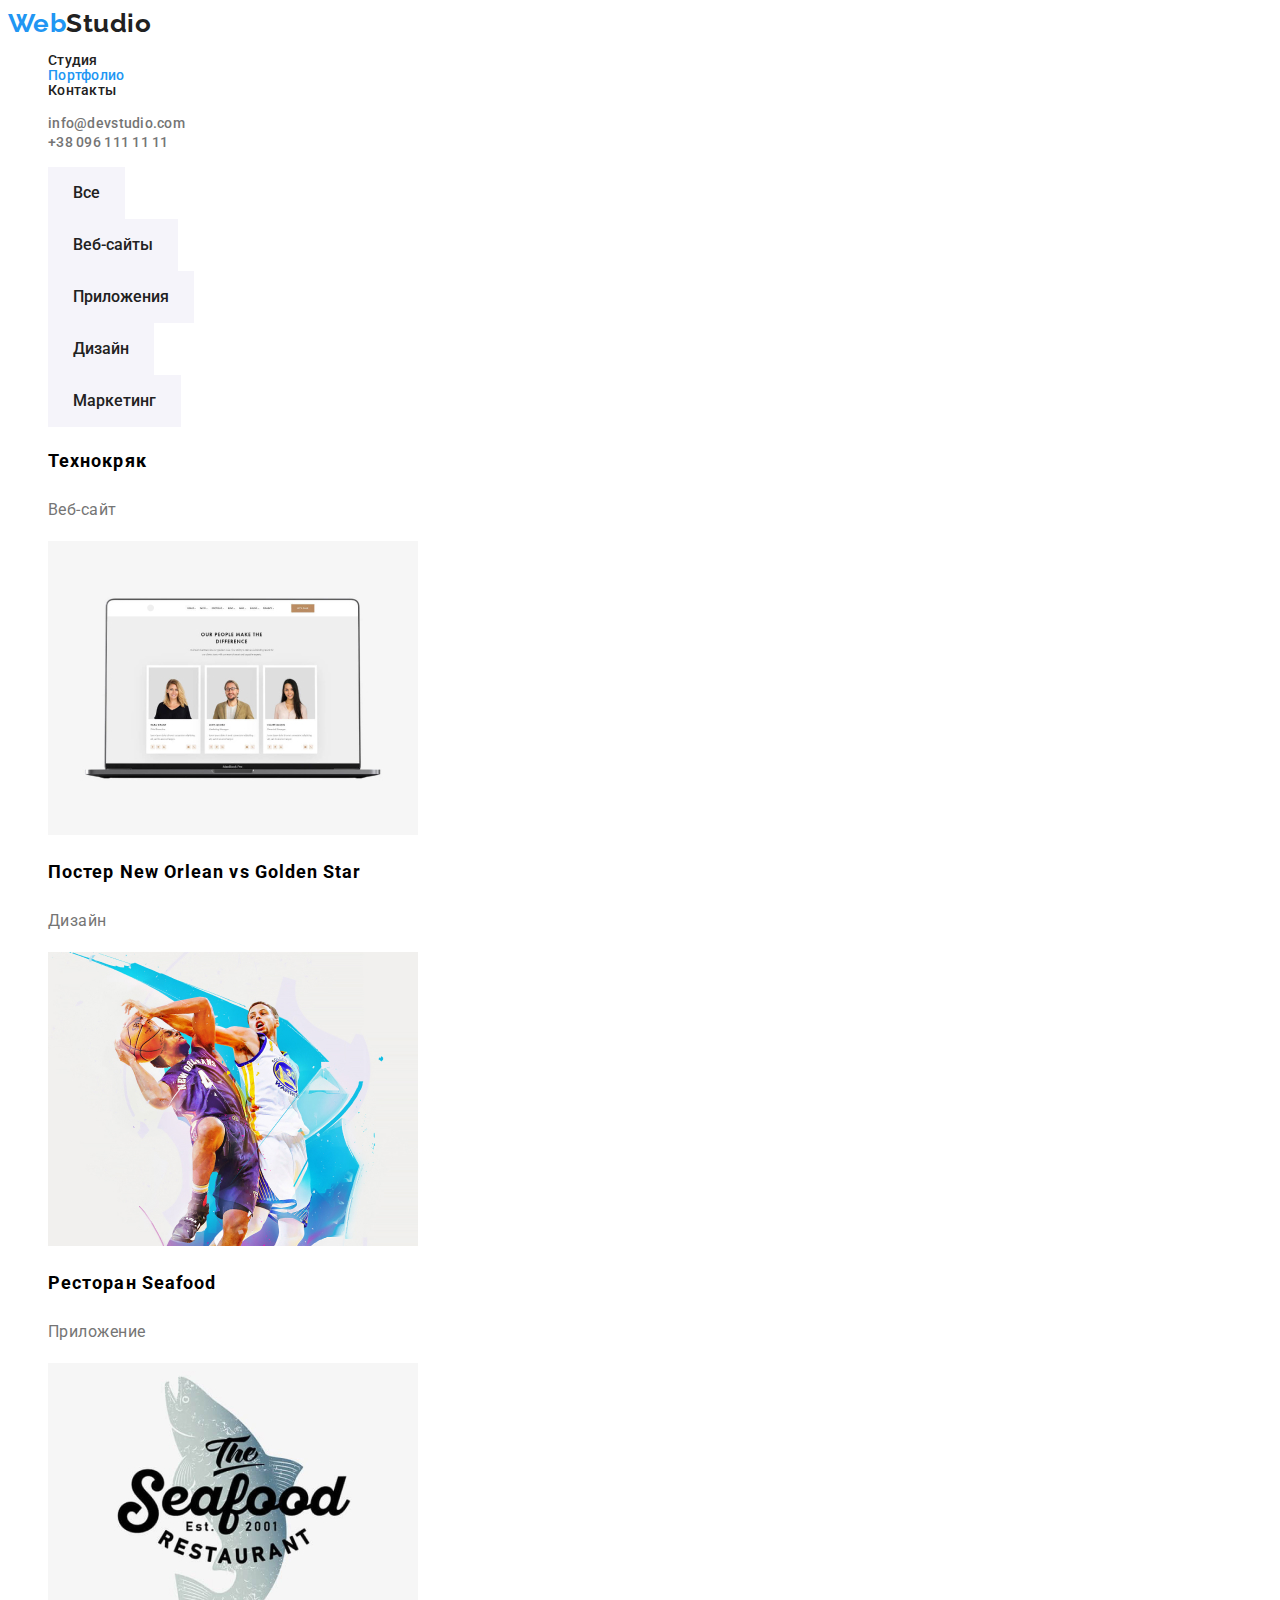
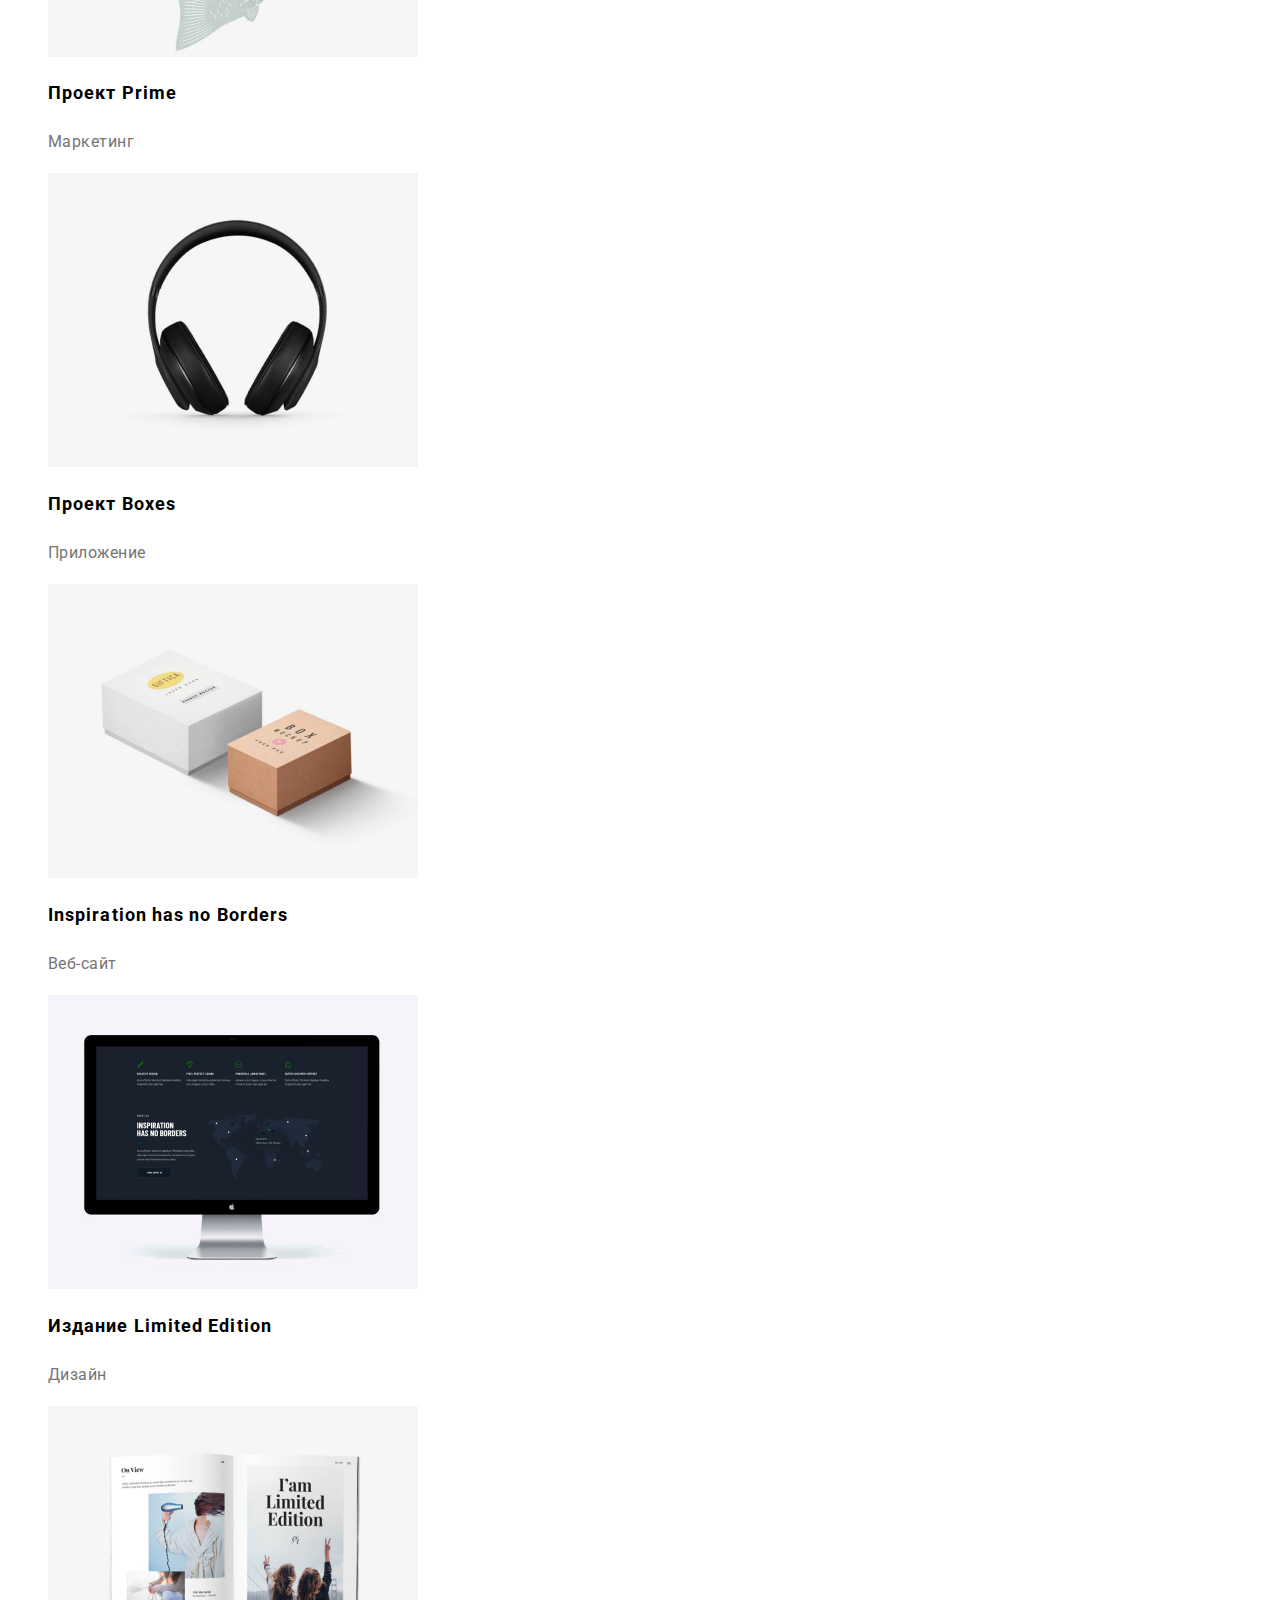
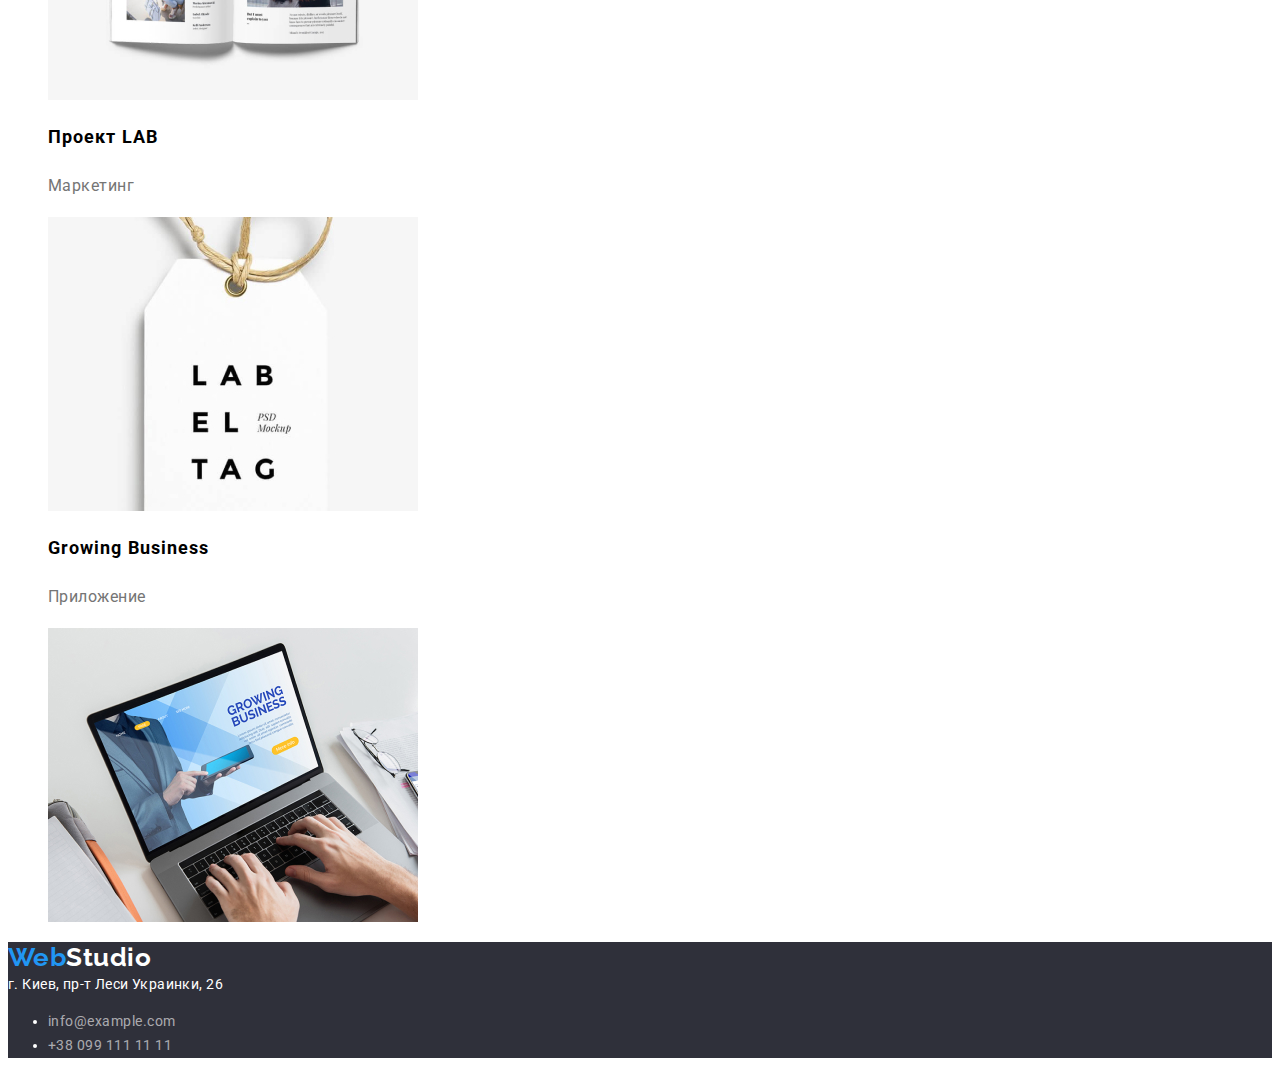
==== portfolio.html @ ddd8e306 "3 домашка" ====
<!DOCTYPE html>
<html lang="ru">
  <head>
    <meta charset="UTF-8" />
    <meta name="viewport" content="width=device-width, initial-scale=1.0" />
    <title>Document</title>
    <link href="https://fonts.googleapis.com/css2?family=Raleway:wght@700&family=Roboto:wght@500;700;900&display=swap" rel="stylesheet" />
    <link rel="stylesheet" href="./css/styless.css" />
  </head>
  <body>
    <!--шапка-->
    <header>
      <nav>
        <a href="./index.html" class="logo">Web<span class="part-logo">Studio</span></a>
        <ul class="site-nav list">
          <li><a href="./index.html" class="link">Студия</a></li>
          <li><a href="./portfolio.html" class="link current">Портфолио</a></li>
          <li><a href="" class="link">Контакты</a></li>
        </ul>
      </nav>
      <ul class="list">
        <li><a href="" class="auth-nav link">info@devstudio.com</a></li>
        <li><a href="" class="auth-nav link">+38 096 111 11 11</a></li>
      </ul>
    </header>
    <main>
      <!--под меню-->
      <section>
        <ul class="list">
          <li><button class="button secondary">Все</button></li>
          <li><button class="button secondary">Веб-сайты</button></li>
          <li><button class="button secondary">Приложения</button></li>
          <li><button class="button secondary">Дизайн</button></li>
          <li><button class="button secondary">Маркетинг</button></li>
        </ul>
      </section>
      <!--категории-->
      <section>
        <ul class="list">
          <li>
            <a href="" class="link">
              <h2 class="section-name">Технокряк</h2>
              <p class="categ">Веб-сайт</p>
              <img src="./images/kateg1.jpg" alt="шаблон вебсайта" />
            </a>
          </li>
          <li>
            <a href="" class="link">
              <h2 class="section-name">Постер New Orlean vs Golden Star</h2>
              <p class="categ">Дизайн</p>
              <img src="./images/kateg2.jpg" alt="Постер New Orlean vs Golden Star" />
            </a>
          </li>
          <li>
            <a href="" class="link">
              <h2 class="section-name">Ресторан Seafood</h2>
              <p class="categ">Приложение</p>
              <img src="./images/kateg3.jpg" alt="Ресторан Seafood" width: 370px>
            </a>
          </li>
          <li>
            <a href="" class="link">
              <h2 class="section-name">Проект Prime</h2>
              <p class="categ">Маркетинг</p>
              <img src="./images/kateg4.jpg" alt="наушники" width: 370px>
            </a>
          </li>
          <li>
            <a href="" class="link">
              <h2 class="section-name">Проект Boxes</h2>
              <p class="categ">Приложение</p>
              <img src="./images/kateg5.jpg" alt="2 коробки" width: 370px>
            </a>
          </li>
          <li>
            <a href="" class="link">
              <h2 class="section-name">Inspiration has no Borders</h2>
              <p class="categ">Веб-сайт</p>
              <img src="./images/kateg6.jpg" alt="заставка на мониторе" width: 370px>
            </a>
          </li>
          <li>
            <a href="" class="link">
              <h2 class="section-name">Издание Limited Edition</h2>
              <p class="categ">Дизайн</p>
              <img src="./images/kateg7.jpg" alt="открытая книжка" width: 370px>
            </a>
          </li>
          <li>
            <a href="" class="link">
              <h2 class="section-name">Проект LAB</h2>
              <p class="categ">Маркетинг</p>
              <img src="./images/kateg8.jpg" alt="эмблема с ярлыком" width: 370px>
            </a>
          </li>
          <li>
            <a href="" class="link">
              <h2 class="section-name">Growing Business</h2>
              <p class="categ">Приложение</p>
              <img src="./images/kateg9.jpg" alt="печатание на ноутбуке" width: 370px>
            </a>
          </li>
        </ul>
      </section>
    </main>
    <!--футер-->
    <footer class="footer">
      <a href="./index.html" class="logo">Web<span class="part-logo-footer">Studio</span></a>
      <address class="address">
        <a href="https://goo.gl/maps/V3Cmk4kMnXvQ9AmN7" class="link karta" target="_blank" rel="noopener noreferrer">г. Киев, пр-т Леси Украинки, 26</a>
        <br />
        <ul class="link">
          <li><a href="" class="link address-kontaktu">info@example.com</a></li>
          <li><a href="tel:+380991111111" class="link address-kontaktu">+38 099 111 11 11</a></li>
        </ul>
      </address>
    </footer>
  </body>
</html>
---- css/styless.css ----
:root {
  --primary-text-color: #212121;
  --text-color: #757575;
  --accent-color: #2196f3;
  --bg-color: #ffffff;
  --primary-white-color: #ffffff;
}
body {
  background-color: #ffffff;
  color: var(--primary-text-color);
  font-family: "Roboto", sans-serif;
  letter-spacing: 0.03em;
}
.logo {
  font-family: "Raleway", sans-serif;
  font-weight: bold;
  font-size: 26px;
  line-height: 1.19;
  color: #2196f3;
  text-decoration: none;
}
.part-logo {
  color: var(--primary-text-color);
}
.part-logo-footer {
  color: white;
}
.name {
  font-weight: 500;
  font-size: 16px;
  line-height: 1.19;
  text-align: center;
}
.categ {
  font-size: 16px;
  line-height: 1.87;
  color: #757575;
}
.prof {
  font-size: 16px;
  line-height: 1.19;
  text-align: center;
  color: var(--text-color);
}

.link {
  text-decoration: none;
}

.list {
  list-style: none;
}

/*hero title*/
.hero-title {
  font-weight: 900;
  font-size: 44px;
  line-height: 1.36;
  text-align: center;
  letter-spacing: 0.06em;
  text-transform: uppercase;
}

/* site nav*/
.site-nav {
  font-weight: 500;
  font-size: 14px;
  line-height: 1.06;
  letter-spacing: 0.02em;

  color: #2196f3;
}
.auth-nav {
  font-weight: 500;
  font-size: 14px;
  line-height: 1.14;
  letter-spacing: 0.02em;

  color: #757575;
}
.site-nav .link {
  color: var(--primary-text-color);
  text-decoration: none;
}
.site-nav .link.current {
  color: var(--accent-color);
}
.link:hover,
.link:focus {
  color: var(--accent-color);
}

.section-title {
  color: var(--primary-text-color);
  font-weight: bold;
  font-size: 14px;
  line-height: 1.07;
  text-transform: uppercase;
}
.section-name {
  font-weight: bold;
  font-size: 18px;
  line-height: 2;
  letter-spacing: 0.06em;
  color: black;
}
.text {
  color: var(--text-color);
  font-size: 14px;
  line-height: 1.71;
}
.feature-list {
  font-weight: bold;
  font-size: 36px;
  line-height: 1.16;
  text-align: center;
}

/*создаем кнопки*/
.button {
  font-family: inherit;
  color: var(--primary-text-color);
  background-color: var(--bg-color);

  font-size: 24px;
  padding: 12px 24px;
  display: inline-block;
  border: 1px solid black;
}

.button.first {
  color: var(--primary-white-color);
  background-color: var(--accent-color);
  border-color: transparent;
  text-decoration: none;
}

.button.secondary {
  color: var(--primary-text-color);
  background-color: #f5f4fa;
  border-color: transparent;
  font-weight: 500;
  font-size: 16px;
  line-height: 1.62;
  text-align: center;
}

.button.secondary:hover,
.button.secondary:focus {
  color: var(--primary-white-color);
  background-color: #2196f3;
  border-color: transparent;
}

.button.first:hover,
.button.first:focus {
  color: var(--accent-color);
  background-color: var(--primart-white-color);
  border-color: blue;
}

/* футер*/
.footer {
  background-color: #2f303a;
}

.address {
  font-size: 14px;
  line-height: 1.71;
  color: #ffffff;
  font-style: normal;
}
.karta {
  font-size: 14px;
  line-height: 1.71;
  letter-spacing: 0.03em;

  color: #ffffff;
}
.address-kontaktu {
  color: rgba(255, 255, 255, 0.6);
}
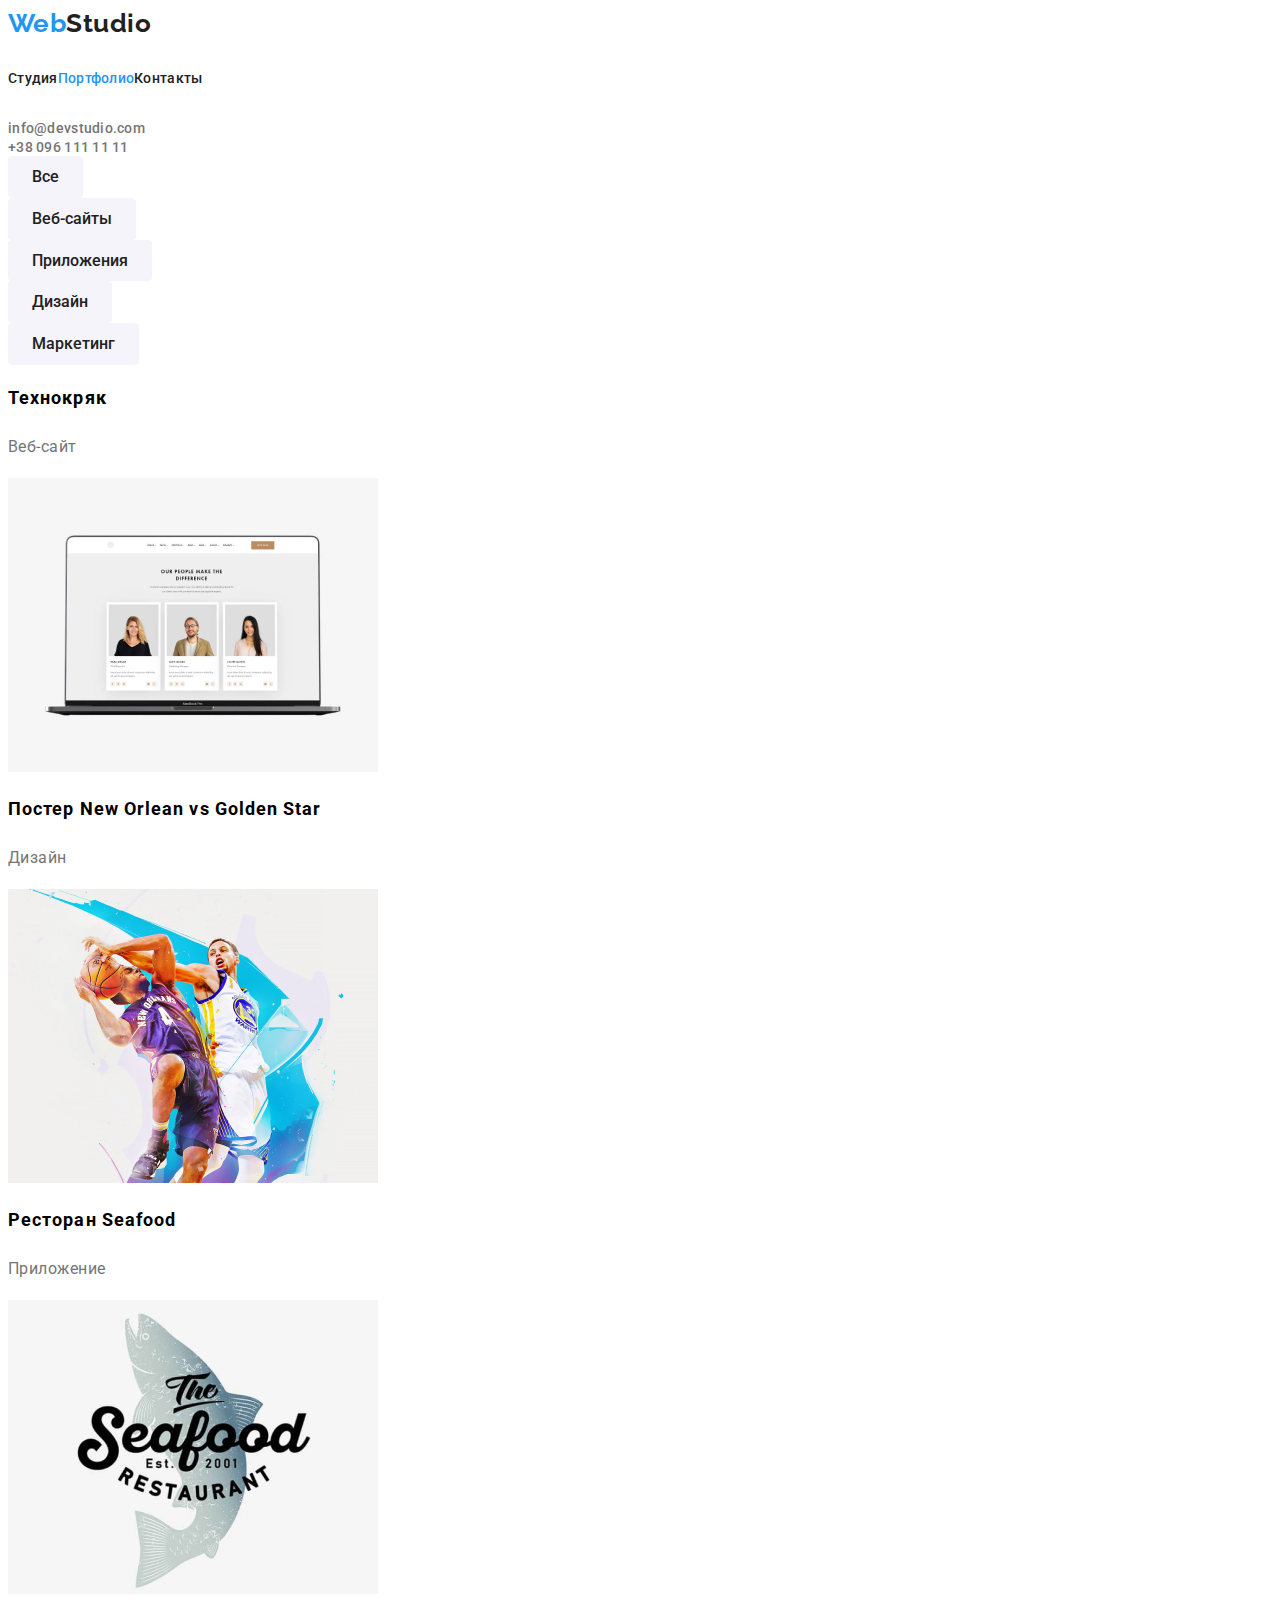
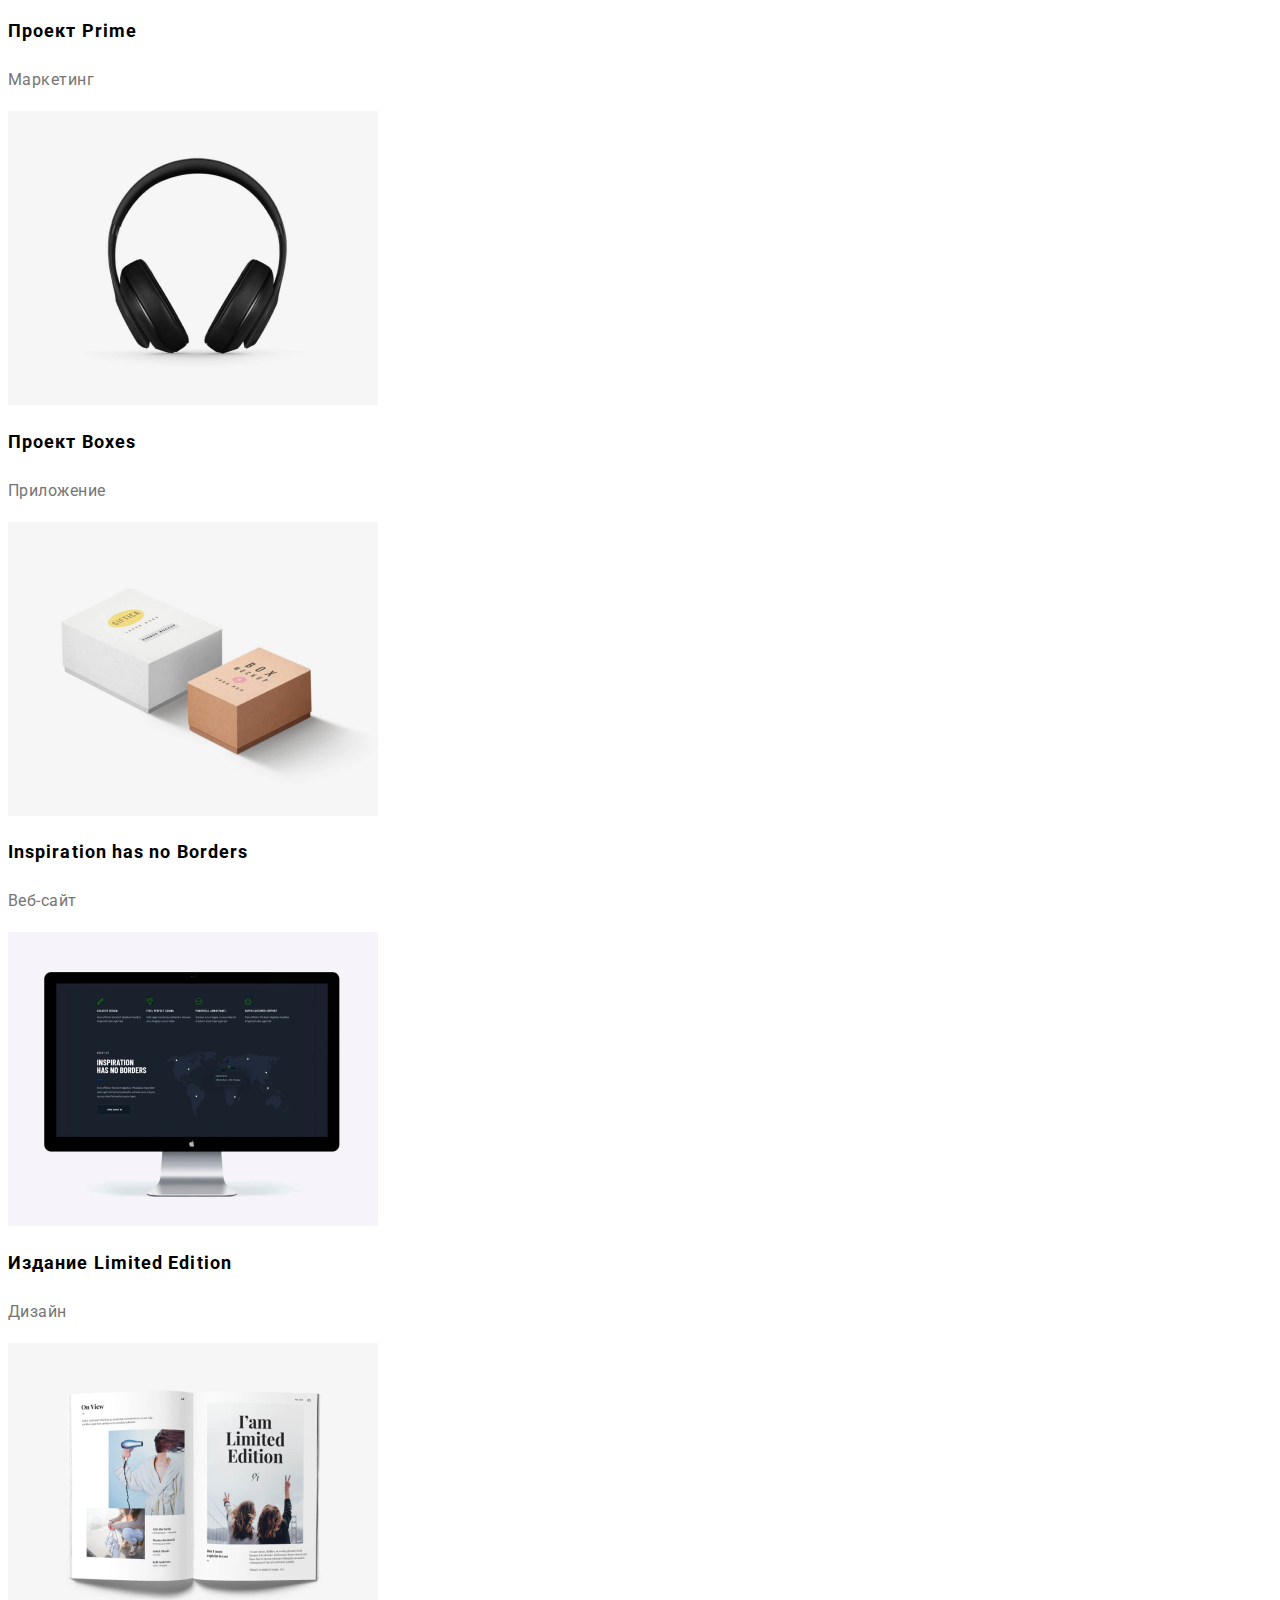
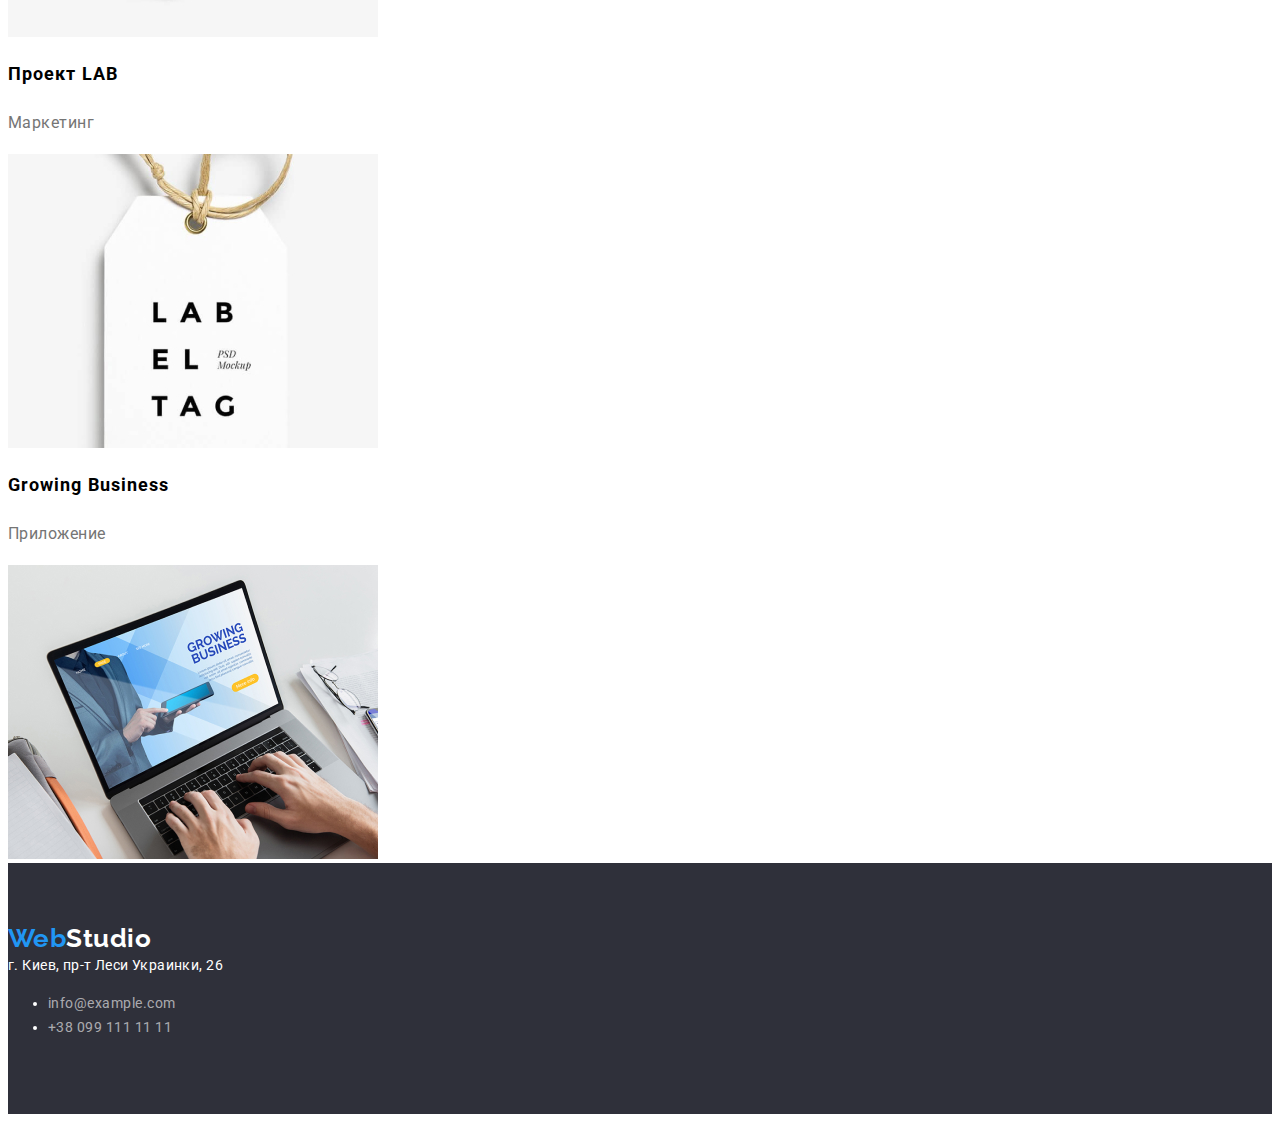
==== commit 9f4de3c0: "разметка для индекса" ====
--- a/portfolio.html
+++ b/portfolio.html
@@ -19,8 +19,8 @@
         </ul>
       </nav>
       <ul class="list">
-        <li><a href="" class="auth-nav link">info@devstudio.com</a></li>
-        <li><a href="" class="auth-nav link">+38 096 111 11 11</a></li>
+        <li><a href="" class="nav-address link">info@devstudio.com</a></li>
+        <li><a href="" class="nav-address link">+38 096 111 11 11</a></li>
       </ul>
     </header>
     <main>
--- a/css/styless.css
+++ b/css/styless.css
@@ -11,7 +11,16 @@
   font-family: "Roboto", sans-serif;
   letter-spacing: 0.03em;
 }
+
+.container {
+  width: 1170;
+  padding-left: 15px;
+  padding-right: 15px;
+  margin: 0 auto;
+}
+
 .logo {
+  margin-right: 93px;
   font-family: "Raleway", sans-serif;
   font-weight: bold;
   font-size: 26px;
@@ -48,21 +57,38 @@
 }
 
 .list {
+  padding: 0;
+  margin: 0;
   list-style: none;
 }
 
 /*hero title*/
+.hero {
+  text-align: center;
+  padding-top: 200px;
+  padding-bottom: 200px;
+  background-color: #2f303a;
+}
+
 .hero-title {
   font-weight: 900;
   font-size: 44px;
   line-height: 1.36;
-  text-align: center;
   letter-spacing: 0.06em;
   text-transform: uppercase;
-}
-
-/* site nav*/
+  margin-top: 0px;
+  margin-bottom: 30px;
+  color: var(--primary-white-color);
+}
+
+/* nav*/
+.nav {
+  display: flex;
+  align-items: center;
+}
+
 .site-nav {
+  display: flex;
   font-weight: 500;
   font-size: 14px;
   line-height: 1.06;
@@ -70,7 +96,7 @@
 
   color: #2196f3;
 }
-.auth-nav {
+.nav-address {
   font-weight: 500;
   font-size: 14px;
   line-height: 1.14;
@@ -78,7 +104,21 @@
 
   color: #757575;
 }
+
+.kontaktu-nav {
+  display: flex;
+  margin-left: auto;
+}
+
+.kontaktu-nav .item + .item {
+  margin-left: 50px;
+}
+
 .site-nav .link {
+  display: block;
+  padding-top: 32px;
+  padding-bottom: 32px;
+
   color: var(--primary-text-color);
   text-decoration: none;
 }
@@ -90,6 +130,29 @@
   color: var(--accent-color);
 }
 
+/*
+.site-nav .item:not(:last-child) {
+  margin-right: 50px;
+}
+*/
+.site-nav .item + .item {
+  margin-left: 50px;
+}
+
+/*feature*/
+.feature {
+  padding-top: 94px;
+  padding-bottom: 94px;
+}
+
+.feature-list {
+  display: flex;
+}
+
+.feature-item:not(:last-child) {
+  margin-right: 30px;
+}
+
 .section-title {
   color: var(--primary-text-color);
   font-weight: bold;
@@ -97,6 +160,7 @@
   line-height: 1.07;
   text-transform: uppercase;
 }
+
 .section-name {
   font-weight: bold;
   font-size: 18px;
@@ -109,23 +173,58 @@
   font-size: 14px;
   line-height: 1.71;
 }
-.feature-list {
+/*todo*/
+.todo {
+  padding-bottom: 94px;
+}
+
+.todo-list {
   font-weight: bold;
   font-size: 36px;
   line-height: 1.16;
   text-align: center;
+  margin-bottom: 50px;
+  margin-top: 0px;
+}
+
+.example {
+  display: flex;
+}
+
+.example .example-item + .example-item {
+  margin-left: 30px;
+}
+
+/*team*/
+
+.team {
+  background-color: #f5f4fa;
+  padding-top: 94px;
+  padding-bottom: 94px;
+}
+
+.team-list {
+  margin-top: 0px;
+  margin-bottom: 50px;
+  text-align: center;
+}
+.team-box {
+  display: flex;
+}
+
+.team-box .team-item:not(:last-child) {
+  margin-left: 30px;
 }
 
 /*создаем кнопки*/
 .button {
+  display: inline-block;
   font-family: inherit;
   color: var(--primary-text-color);
   background-color: var(--bg-color);
-
+  border-radius: 4px;
   font-size: 24px;
-  padding: 12px 24px;
-  display: inline-block;
-  border: 1px solid black;
+  text-align: center;
 }
 
 .button.first {
@@ -133,6 +232,7 @@
   background-color: var(--accent-color);
   border-color: transparent;
   text-decoration: none;
+  padding: 10px 32px;
 }
 
 .button.secondary {
@@ -143,6 +243,7 @@
   font-size: 16px;
   line-height: 1.62;
   text-align: center;
+  padding: 6px 22px;
 }
 
 .button.secondary:hover,
@@ -162,6 +263,8 @@
 /* футер*/
 .footer {
   background-color: #2f303a;
+  padding-top: 60px;
+  padding-bottom: 60px;
 }
 
 .address {
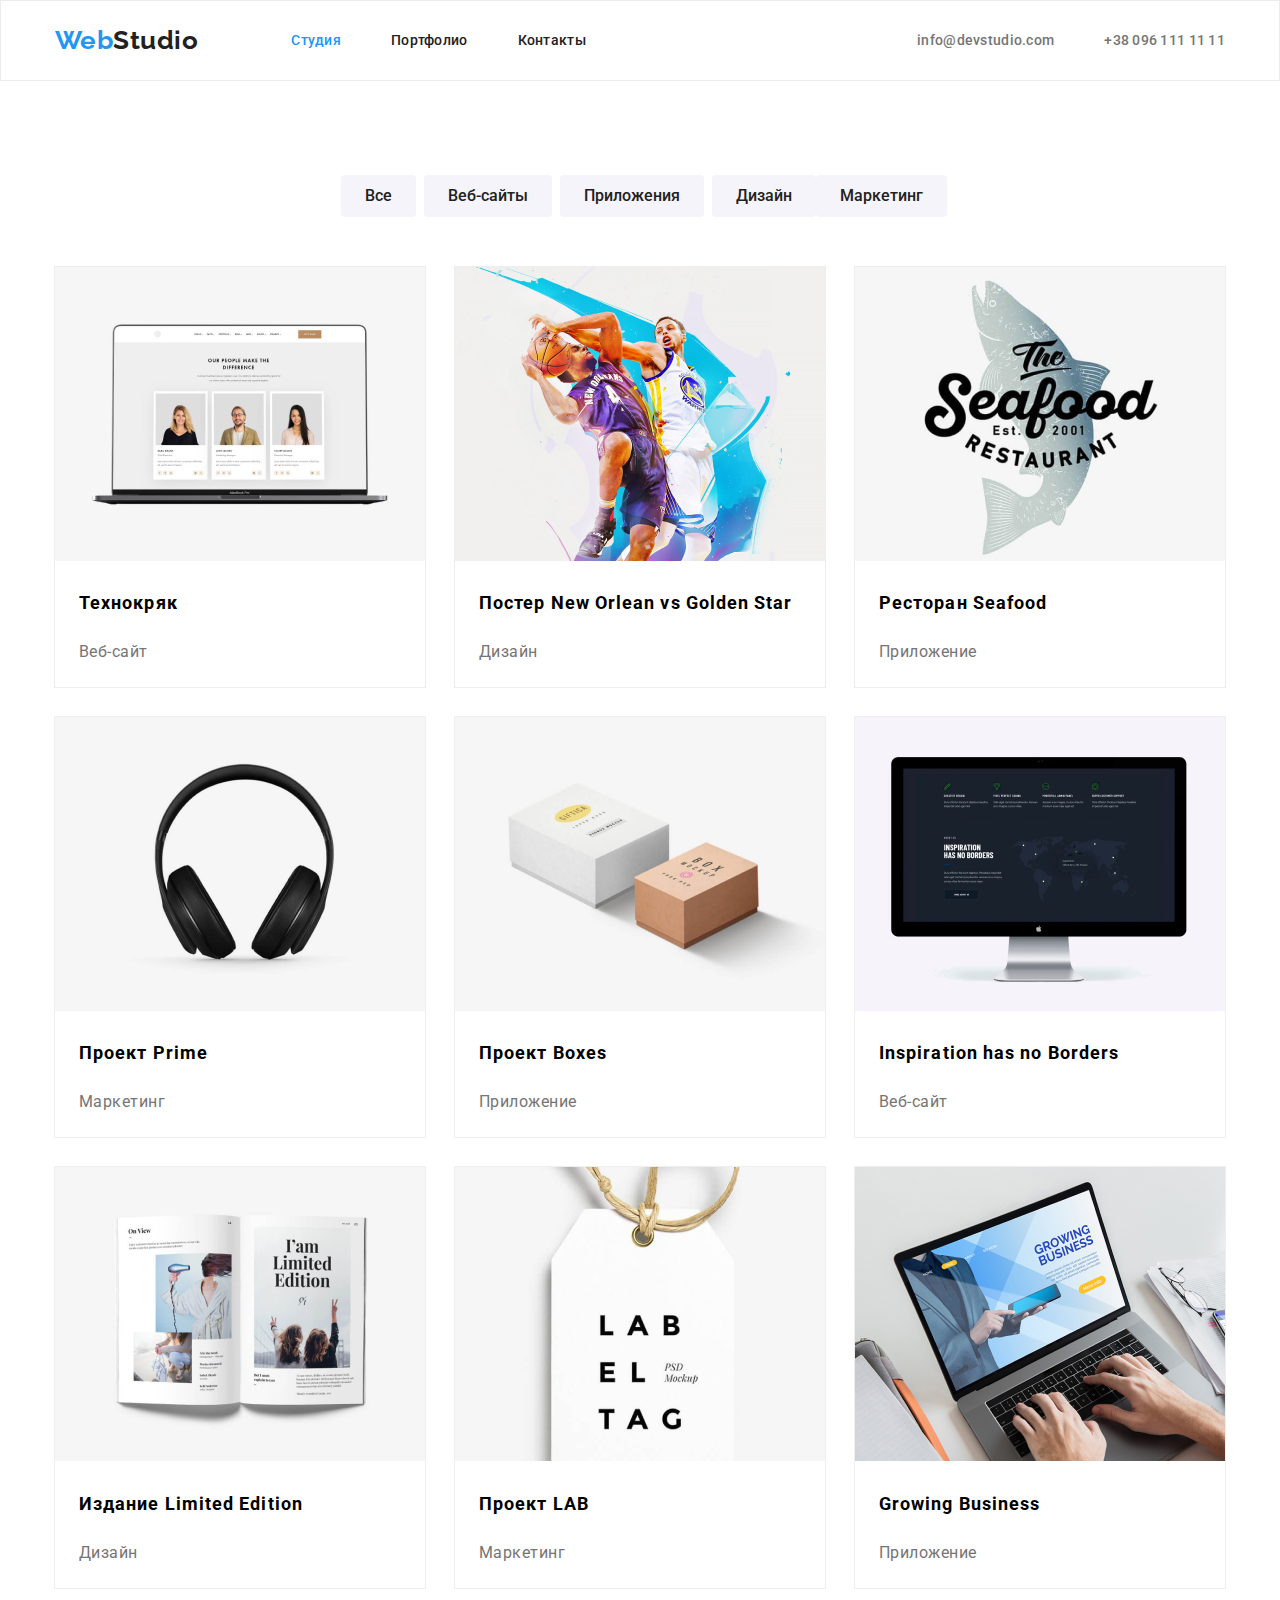
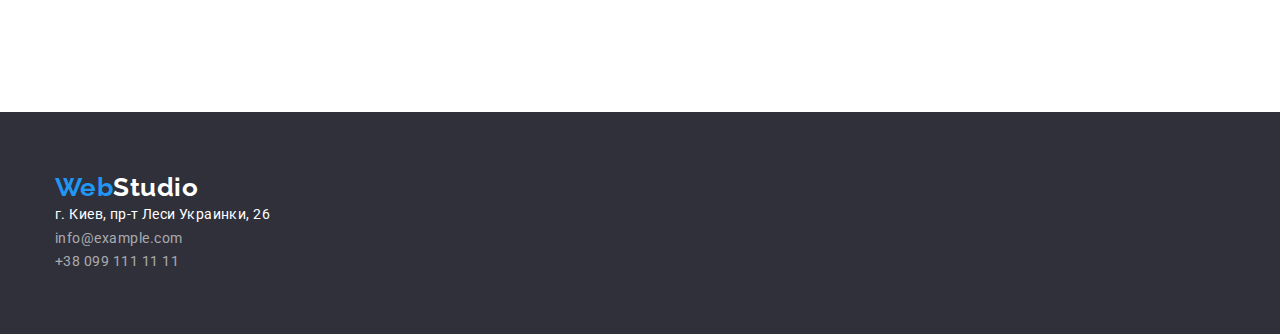
==== commit 45e00ca9: "почти сделал 3дом" ====
--- a/portfolio.html
+++ b/portfolio.html
@@ -5,115 +5,125 @@
     <meta name="viewport" content="width=device-width, initial-scale=1.0" />
     <title>Document</title>
     <link href="https://fonts.googleapis.com/css2?family=Raleway:wght@700&family=Roboto:wght@500;700;900&display=swap" rel="stylesheet" />
+    <link rel="stylesheet" href="https://cdnjs.cloudflare.com/ajax/libs/modern-normalize/1.0.0/modern-normalize.min.css" />
     <link rel="stylesheet" href="./css/styless.css" />
   </head>
   <body>
     <!--шапка-->
-    <header>
-      <nav>
-        <a href="./index.html" class="logo">Web<span class="part-logo">Studio</span></a>
-        <ul class="site-nav list">
-          <li><a href="./index.html" class="link">Студия</a></li>
-          <li><a href="./portfolio.html" class="link current">Портфолио</a></li>
-          <li><a href="" class="link">Контакты</a></li>
+    <header class="header">
+      <div class="container nav">
+        <nav class="nav">
+          <a href="./index.html" class="logo">Web<span class="part-logo">Studio</span></a>
+          <ul class="site-nav list">
+            <li class="item"><a href="./index.html" class="link current">Студия</a></li>
+            <li class="item"><a href="./portfolio.html" class="link">Портфолио</a></li>
+            <li class="item"><a href="" class="link">Контакты</a></li>
+          </ul>
+        </nav>
+
+        <ul class="kontaktu-nav list">
+          <li class="item"><a href="" class="nav-address link">info@devstudio.com</a></li>
+          <li class="item"><a href="" class="nav-address link">+38 096 111 11 11</a></li>
         </ul>
-      </nav>
-      <ul class="list">
-        <li><a href="" class="nav-address link">info@devstudio.com</a></li>
-        <li><a href="" class="nav-address link">+38 096 111 11 11</a></li>
-      </ul>
+      </div>
     </header>
     <main>
       <!--под меню-->
-      <section>
-        <ul class="list">
-          <li><button class="button secondary">Все</button></li>
-          <li><button class="button secondary">Веб-сайты</button></li>
-          <li><button class="button secondary">Приложения</button></li>
-          <li><button class="button secondary">Дизайн</button></li>
-          <li><button class="button secondary">Маркетинг</button></li>
-        </ul>
+      <section class="menu-section">
+        <div class="container">
+          <ul class="list menu">
+            <li class="menu-item"><button class="button secondary">Все</button></li>
+            <li class="menu-item"><button class="button secondary">Веб-сайты</button></li>
+            <li class="menu-item"><button class="button secondary">Приложения</button></li>
+            <li class="menu-item"><button class="button secondary">Дизайн</button></li>
+            <li class="menu-item"><button class="button secondary">Маркетинг</button></li>
+          </ul>
+        </div>
       </section>
       <!--категории-->
-      <section>
-        <ul class="list">
-          <li>
-            <a href="" class="link">
-              <h2 class="section-name">Технокряк</h2>
-              <p class="categ">Веб-сайт</p>
-              <img src="./images/kateg1.jpg" alt="шаблон вебсайта" />
-            </a>
-          </li>
-          <li>
-            <a href="" class="link">
-              <h2 class="section-name">Постер New Orlean vs Golden Star</h2>
-              <p class="categ">Дизайн</p>
-              <img src="./images/kateg2.jpg" alt="Постер New Orlean vs Golden Star" />
-            </a>
-          </li>
-          <li>
-            <a href="" class="link">
-              <h2 class="section-name">Ресторан Seafood</h2>
-              <p class="categ">Приложение</p>
-              <img src="./images/kateg3.jpg" alt="Ресторан Seafood" width: 370px>
-            </a>
-          </li>
-          <li>
-            <a href="" class="link">
-              <h2 class="section-name">Проект Prime</h2>
-              <p class="categ">Маркетинг</p>
+      <section class="categ-section">
+        <div class="container">
+          <ul class="list categ-list">
+            <li class="categ-item">
+              <a href="" class="link">
+                <img src="./images/kateg1.jpg" alt="шаблон вебсайта" />
+                <h2 class="section-name">Технокряк</h2>
+                <p class="categ">Веб-сайт</p>
+              </a>
+            </li>
+            <li class="categ-item">
+              <a href="" class="link">
+                <img src="./images/kateg2.jpg" alt="Постер New Orlean vs Golden Star" />
+                <h2 class="section-name">Постер New Orlean vs Golden Star</h2>
+                <p class="categ">Дизайн</p>
+              </a>
+            </li>
+            <li class="categ-item">
+              <a href="" class="link">
+                <img src="./images/kateg3.jpg" alt="Ресторан Seafood" width: 370px>
+                <h2 class="section-name">Ресторан Seafood</h2>
+                <p class="categ">Приложение</p>
+              </a>
+            </li>
+            <li class="categ-item">
               <img src="./images/kateg4.jpg" alt="наушники" width: 370px>
-            </a>
-          </li>
-          <li>
-            <a href="" class="link">
-              <h2 class="section-name">Проект Boxes</h2>
-              <p class="categ">Приложение</p>
-              <img src="./images/kateg5.jpg" alt="2 коробки" width: 370px>
-            </a>
-          </li>
-          <li>
-            <a href="" class="link">
-              <h2 class="section-name">Inspiration has no Borders</h2>
-              <p class="categ">Веб-сайт</p>
-              <img src="./images/kateg6.jpg" alt="заставка на мониторе" width: 370px>
-            </a>
-          </li>
-          <li>
-            <a href="" class="link">
-              <h2 class="section-name">Издание Limited Edition</h2>
-              <p class="categ">Дизайн</p>
-              <img src="./images/kateg7.jpg" alt="открытая книжка" width: 370px>
-            </a>
-          </li>
-          <li>
-            <a href="" class="link">
-              <h2 class="section-name">Проект LAB</h2>
-              <p class="categ">Маркетинг</p>
-              <img src="./images/kateg8.jpg" alt="эмблема с ярлыком" width: 370px>
-            </a>
-          </li>
-          <li>
-            <a href="" class="link">
-              <h2 class="section-name">Growing Business</h2>
-              <p class="categ">Приложение</p>
-              <img src="./images/kateg9.jpg" alt="печатание на ноутбуке" width: 370px>
-            </a>
-          </li>
-        </ul>
+              <a href="" class="link">
+                <h2 class="section-name">Проект Prime</h2>
+                <p class="categ">Маркетинг</p>
+              </a>
+            </li>
+            <li class="categ-item">
+              <a href="" class="link">
+                <img src="./images/kateg5.jpg" alt="2 коробки" width: 370px>
+                <h2 class="section-name">Проект Boxes</h2>
+                <p class="categ">Приложение</p>
+              </a>
+            </li>
+            <li class="categ-item">
+              <a href="" class="link">
+                <img src="./images/kateg6.jpg" alt="заставка на мониторе" width: 370px>
+                <h2 class="section-name">Inspiration has no Borders</h2>
+                <p class="categ">Веб-сайт</p>
+              </a>
+            </li>
+            <li class="categ-item">
+              <a href="" class="link">
+                <img src="./images/kateg7.jpg" alt="открытая книжка" width: 370px>
+                <h2 class="section-name">Издание Limited Edition</h2>
+                <p class="categ">Дизайн</p>
+              </a>
+            </li>
+            <li class="categ-item">
+              <a href="" class="link">
+                <img src="./images/kateg8.jpg" alt="эмблема с ярлыком" width: 370px>
+                <h2 class="section-name">Проект LAB</h2>
+                <p class="categ">Маркетинг</p>
+              </a>
+            </li>
+            <li class="categ-item">
+              <a href="" class="link">
+                <img src="./images/kateg9.jpg" alt="печатание на ноутбуке" width: 370px>
+                <h2 class="section-name">Growing Business</h2>
+                <p class="categ">Приложение</p>
+              </a>
+            </li>
+          </ul>
+        </div>
       </section>
     </main>
     <!--футер-->
     <footer class="footer">
-      <a href="./index.html" class="logo">Web<span class="part-logo-footer">Studio</span></a>
-      <address class="address">
-        <a href="https://goo.gl/maps/V3Cmk4kMnXvQ9AmN7" class="link karta" target="_blank" rel="noopener noreferrer">г. Киев, пр-т Леси Украинки, 26</a>
-        <br />
-        <ul class="link">
-          <li><a href="" class="link address-kontaktu">info@example.com</a></li>
-          <li><a href="tel:+380991111111" class="link address-kontaktu">+38 099 111 11 11</a></li>
-        </ul>
-      </address>
+      <div class="container">
+        <a href="./index.html" class="logo-footer">Web<span class="part-logo-footer">Studio</span></a>
+        <address class="address">
+          <a href="https://goo.gl/maps/V3Cmk4kMnXvQ9AmN7" class="link karta" target="_blank" rel="noopener noreferrer">г. Киев, пр-т Леси Украинки, 26</a>
+          <br />
+          <ul class="list">
+            <li><a href="" class="link address-kontaktu">info@example.com</a></li>
+            <li><a href="tel:+380991111111" class="link address-kontaktu">+38 099 111 11 11</a></li>
+          </ul>
+        </address>
+      </div>
     </footer>
   </body>
 </html>
--- a/css/styless.css
+++ b/css/styless.css
@@ -13,10 +13,11 @@
 }
 
 .container {
-  width: 1170;
+  width: 1200px;
   padding-left: 15px;
   padding-right: 15px;
-  margin: 0 auto;
+  margin-left: auto;
+  margin-right: auto;
 }
 
 .logo {
@@ -28,6 +29,15 @@
   color: #2196f3;
   text-decoration: none;
 }
+.logo-footer {
+  font-family: "Raleway", sans-serif;
+  font-weight: bold;
+  font-size: 26px;
+  line-height: 1.19;
+  color: #2196f3;
+  text-decoration: none;
+}
+
 .part-logo {
   color: var(--primary-text-color);
 }
@@ -40,11 +50,7 @@
   line-height: 1.19;
   text-align: center;
 }
-.categ {
-  font-size: 16px;
-  line-height: 1.87;
-  color: #757575;
-}
+
 .prof {
   font-size: 16px;
   line-height: 1.19;
@@ -79,6 +85,9 @@
   margin-top: 0px;
   margin-bottom: 30px;
   color: var(--primary-white-color);
+  width: 696px;
+  margin-right: auto;
+  margin-left: auto;
 }
 
 /* nav*/
@@ -130,6 +139,10 @@
   color: var(--accent-color);
 }
 
+.header {
+  border: 1px solid #ececec;
+}
+
 /*
 .site-nav .item:not(:last-child) {
   margin-right: 50px;
@@ -161,13 +174,6 @@
   text-transform: uppercase;
 }
 
-.section-name {
-  font-weight: bold;
-  font-size: 18px;
-  line-height: 2;
-  letter-spacing: 0.06em;
-  color: black;
-}
 .text {
   color: var(--text-color);
   font-size: 14px;
@@ -203,17 +209,26 @@
   padding-bottom: 94px;
 }
 
+.team-item {
+  box-shadow: 0px 1px 3px rgba(0, 0, 0, 0.12), 0px 1px 1px rgba(0, 0, 0, 0.14), 0px 2px 1px rgba(0, 0, 0, 0.2);
+  border-radius: 0px 0px 4px 4px;
+}
+
 .team-list {
   margin-top: 0px;
   margin-bottom: 50px;
   text-align: center;
-}
+  font-weight: bold;
+  font-size: 36px;
+  line-height: 1.17;
+}
+
 .team-box {
   display: flex;
 }
 
 .team-box .team-item:not(:last-child) {
-  margin-left: 30px;
+  margin-right: 30px;
 }
 
 /*создаем кнопки*/
@@ -259,6 +274,67 @@
   background-color: var(--primart-white-color);
   border-color: blue;
 }
+/*menu*/
+.menu-section {
+  padding-top: 94px;
+  padding-bottom: 50px;
+}
+
+.menu {
+  display: flex;
+  justify-content: center;
+}
+
+.menu-item:not(:last-child) {
+  margin-left: 8px;
+}
+
+/*categ*/
+
+.categ {
+  font-size: 16px;
+  line-height: 1.87;
+  color: #757575;
+  margin-left: 24px;
+  margin-bottom: 20px;
+}
+
+.section-name {
+  font-weight: bold;
+  font-size: 18px;
+  line-height: 2;
+  letter-spacing: 0.06em;
+  color: black;
+  margin-left: 24px;
+  margin-top: 20px;
+  margin-bottom: 4px;
+}
+/*
+.categ-section {
+  padding-bottom: 94px;
+}
+*/
+
+.categ-list {
+  display: flex;
+  flex-wrap: wrap;
+  padding-bottom: 94px;
+}
+
+.categ-item {
+  margin-right: 30px;
+  margin-bottom: 30px;
+  outline: 1px solid #eeeeee;
+}
+.categ-item:nth-child(3n) {
+  margin-right: 0px;
+}
+
+/*
+.categ-item:nth-last-child(-n + 3) {
+  margin-bottom: 0px;
+}
+*/
 
 /* футер*/
 .footer {
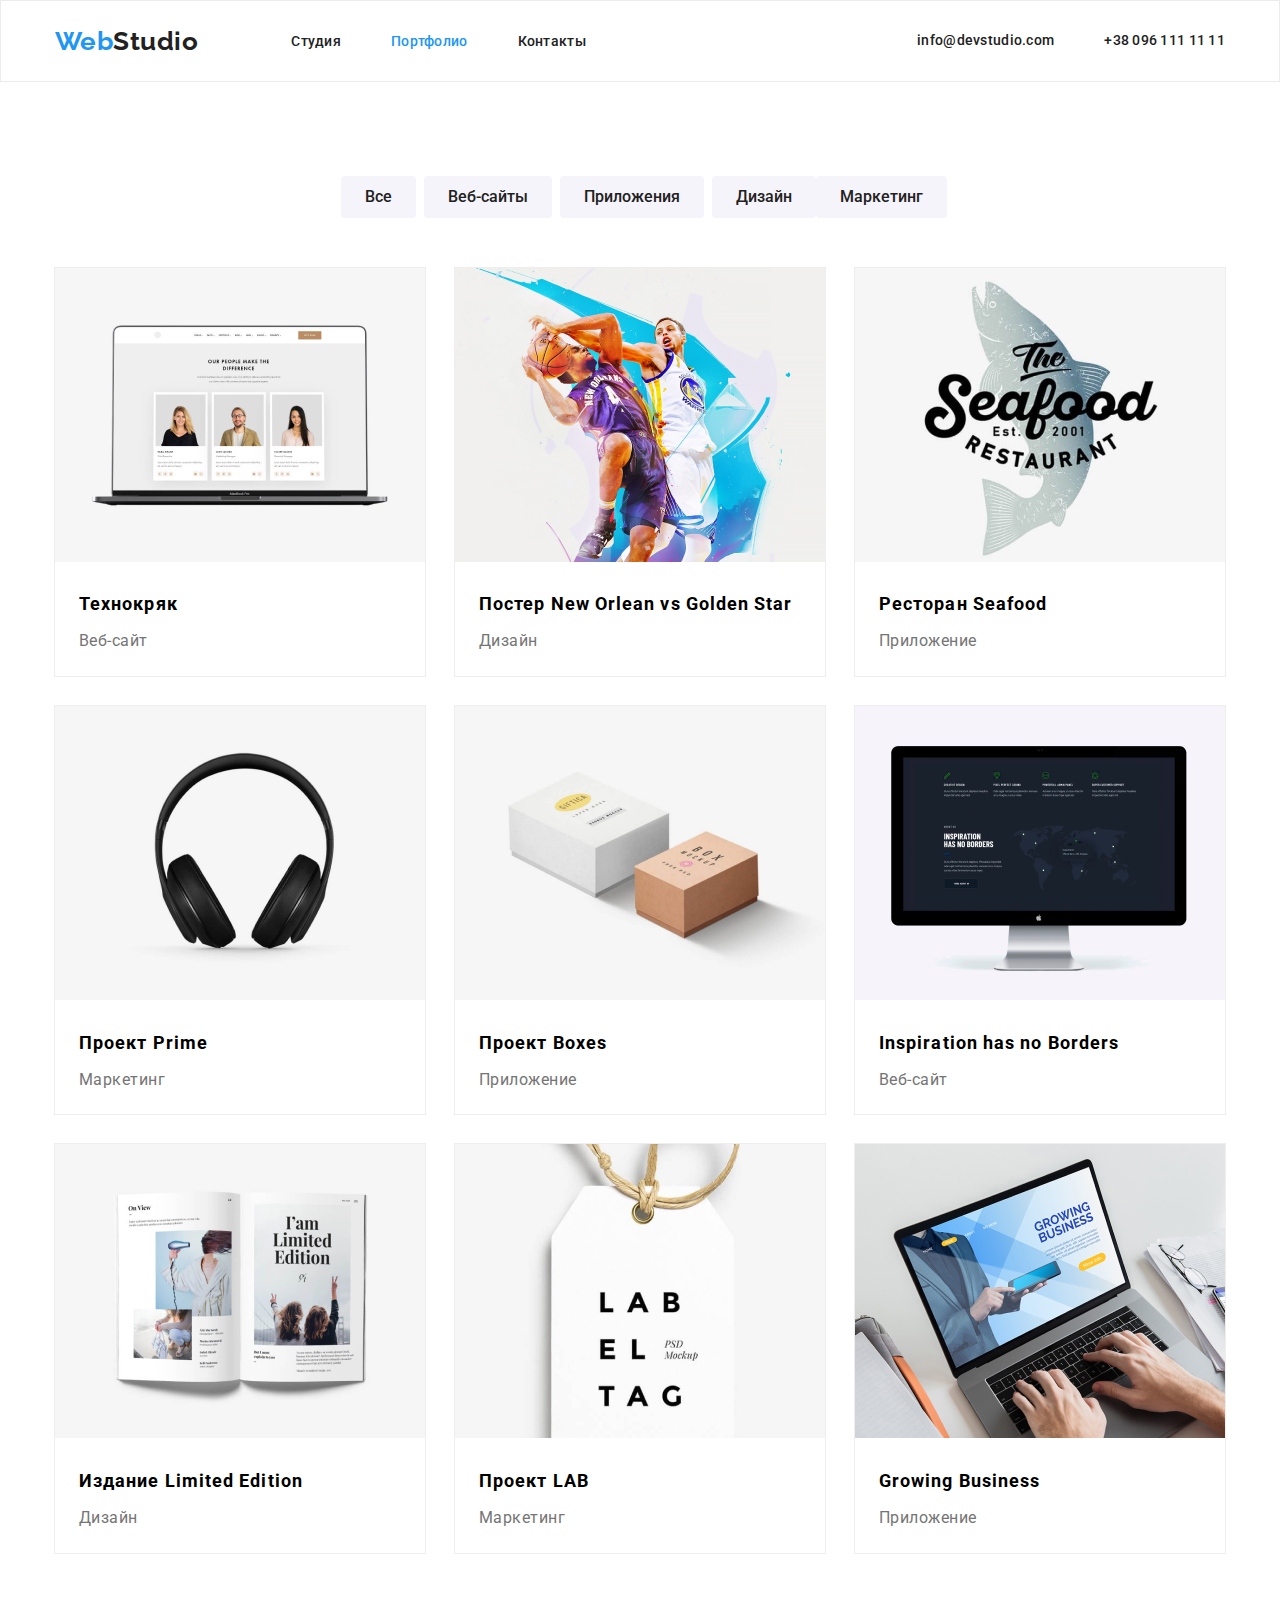
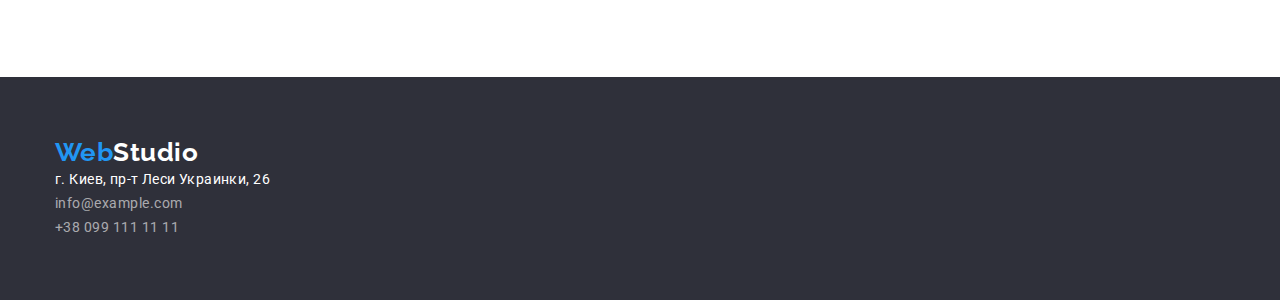
==== commit fad80677: "изменил карент" ====
--- a/portfolio.html
+++ b/portfolio.html
@@ -15,8 +15,8 @@
         <nav class="nav">
           <a href="./index.html" class="logo">Web<span class="part-logo">Studio</span></a>
           <ul class="site-nav list">
-            <li class="item"><a href="./index.html" class="link current">Студия</a></li>
-            <li class="item"><a href="./portfolio.html" class="link">Портфолио</a></li>
+            <li class="item"><a href="./index.html" class="link">Студия</a></li>
+            <li class="item"><a href="./portfolio.html" class="link current">Портфолио</a></li>
             <li class="item"><a href="" class="link">Контакты</a></li>
           </ul>
         </nav>
--- a/css/styless.css
+++ b/css/styless.css
@@ -123,7 +123,8 @@
   margin-left: 50px;
 }
 
-.site-nav .link {
+.site-nav .link,
+.kontaktu-nav .link {
   display: block;
   padding-top: 32px;
   padding-bottom: 32px;
@@ -271,7 +272,7 @@
 .button.first:hover,
 .button.first:focus {
   color: var(--accent-color);
-  background-color: var(--primart-white-color);
+  background-color: var(--primary-white-color);
   border-color: blue;
 }
 /*menu*/
@@ -291,12 +292,18 @@
 
 /*categ*/
 
+.categ-list .link {
+  margin-bottom: 110px;
+}
+
 .categ {
   font-size: 16px;
   line-height: 1.87;
   color: #757575;
-  margin-left: 24px;
-  margin-bottom: 20px;
+  padding-left: 24px;
+  padding-bottom: 20px;
+  padding-right: 24px;
+  margin: 0px;
 }
 
 .section-name {
@@ -305,10 +312,13 @@
   line-height: 2;
   letter-spacing: 0.06em;
   color: black;
-  margin-left: 24px;
-  margin-top: 20px;
-  margin-bottom: 4px;
-}
+  padding-left: 24px;
+  padding-top: 20px;
+  padding-bottom: 4px;
+  padding-right: 24px;
+  margin: 0px;
+}
+
 /*
 .categ-section {
   padding-bottom: 94px;
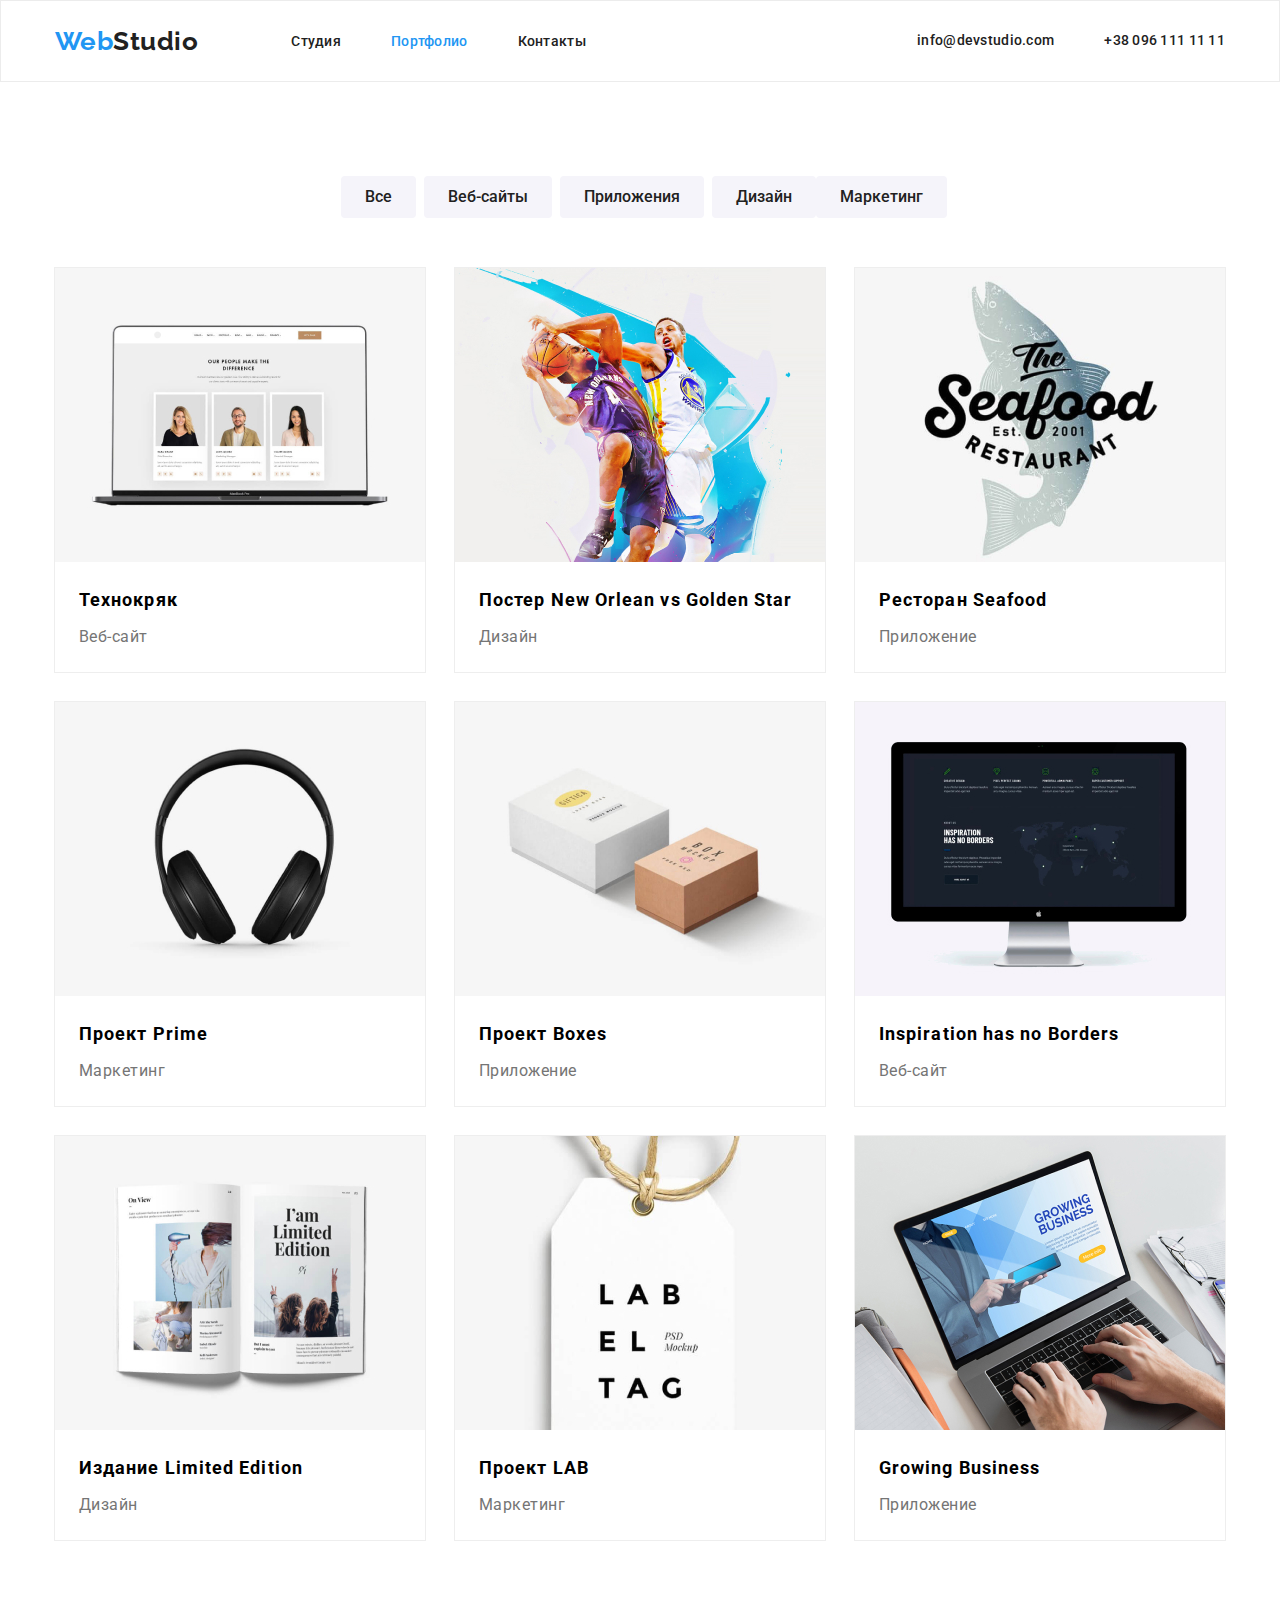
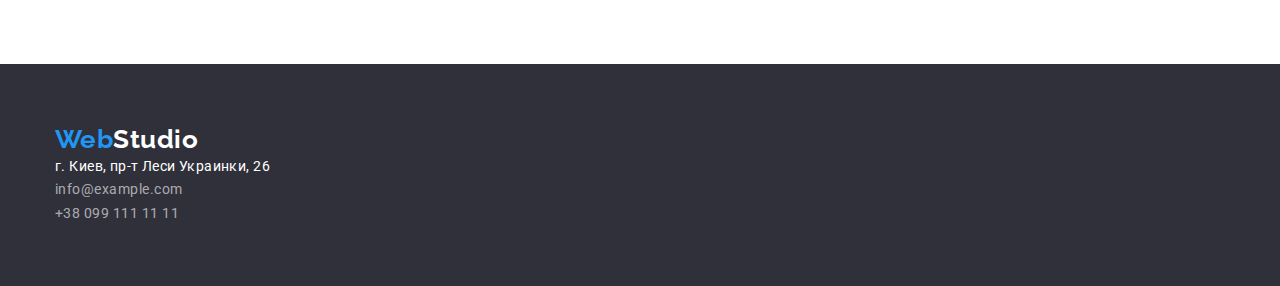
==== commit ef541d31: "исправил разметку и др" ====
--- a/portfolio.html
+++ b/portfolio.html
@@ -47,64 +47,64 @@
             <li class="categ-item">
               <a href="" class="link">
                 <img src="./images/kateg1.jpg" alt="шаблон вебсайта" />
-                <h2 class="section-name">Технокряк</h2>
-                <p class="categ">Веб-сайт</p>
+                <h2 class="categ-title">Технокряк</h2>
+                <p class="categ-text">Веб-сайт</p>
               </a>
             </li>
             <li class="categ-item">
               <a href="" class="link">
                 <img src="./images/kateg2.jpg" alt="Постер New Orlean vs Golden Star" />
-                <h2 class="section-name">Постер New Orlean vs Golden Star</h2>
-                <p class="categ">Дизайн</p>
+                <h2 class="categ-title">Постер New Orlean vs Golden Star</h2>
+                <p class="categ-text">Дизайн</p>
               </a>
             </li>
             <li class="categ-item">
               <a href="" class="link">
                 <img src="./images/kateg3.jpg" alt="Ресторан Seafood" width: 370px>
-                <h2 class="section-name">Ресторан Seafood</h2>
-                <p class="categ">Приложение</p>
+                <h2 class="categ-title">Ресторан Seafood</h2>
+                <p class="categ-text">Приложение</p>
               </a>
             </li>
             <li class="categ-item">
               <img src="./images/kateg4.jpg" alt="наушники" width: 370px>
               <a href="" class="link">
-                <h2 class="section-name">Проект Prime</h2>
-                <p class="categ">Маркетинг</p>
+                <h2 class="categ-title">Проект Prime</h2>
+                <p class="categ-text">Маркетинг</p>
               </a>
             </li>
             <li class="categ-item">
               <a href="" class="link">
                 <img src="./images/kateg5.jpg" alt="2 коробки" width: 370px>
-                <h2 class="section-name">Проект Boxes</h2>
-                <p class="categ">Приложение</p>
+                <h2 class="categ-title">Проект Boxes</h2>
+                <p class="categ-text">Приложение</p>
               </a>
             </li>
             <li class="categ-item">
               <a href="" class="link">
                 <img src="./images/kateg6.jpg" alt="заставка на мониторе" width: 370px>
-                <h2 class="section-name">Inspiration has no Borders</h2>
-                <p class="categ">Веб-сайт</p>
+                <h2 class="categ-title">Inspiration has no Borders</h2>
+                <p class="categ-text">Веб-сайт</p>
               </a>
             </li>
             <li class="categ-item">
               <a href="" class="link">
                 <img src="./images/kateg7.jpg" alt="открытая книжка" width: 370px>
-                <h2 class="section-name">Издание Limited Edition</h2>
-                <p class="categ">Дизайн</p>
+                <h2 class="categ-title">Издание Limited Edition</h2>
+                <p class="categ-text">Дизайн</p>
               </a>
             </li>
             <li class="categ-item">
               <a href="" class="link">
                 <img src="./images/kateg8.jpg" alt="эмблема с ярлыком" width: 370px>
-                <h2 class="section-name">Проект LAB</h2>
-                <p class="categ">Маркетинг</p>
+                <h2 class="categ-title">Проект LAB</h2>
+                <p class="categ-text">Маркетинг</p>
               </a>
             </li>
             <li class="categ-item">
               <a href="" class="link">
                 <img src="./images/kateg9.jpg" alt="печатание на ноутбуке" width: 370px>
-                <h2 class="section-name">Growing Business</h2>
-                <p class="categ">Приложение</p>
+                <h2 class="categ-title">Growing Business</h2>
+                <p class="categ-text">Приложение</p>
               </a>
             </li>
           </ul>
@@ -114,11 +114,11 @@
     <!--футер-->
     <footer class="footer">
       <div class="container">
-        <a href="./index.html" class="logo-footer">Web<span class="part-logo-footer">Studio</span></a>
+        <a href="./index.html" class="logo">Web<span class="part-logo-footer">Studio</span></a>
         <address class="address">
-          <a href="https://goo.gl/maps/V3Cmk4kMnXvQ9AmN7" class="link karta" target="_blank" rel="noopener noreferrer">г. Киев, пр-т Леси Украинки, 26</a>
-          <br />
           <ul class="list">
+            <a href="https://goo.gl/maps/V3Cmk4kMnXvQ9AmN7" class="link karta" target="_blank" rel="noopener noreferrer">г. Киев, пр-т Леси Украинки, 26</a>
+            <br />
             <li><a href="" class="link address-kontaktu">info@example.com</a></li>
             <li><a href="tel:+380991111111" class="link address-kontaktu">+38 099 111 11 11</a></li>
           </ul>
--- a/css/styless.css
+++ b/css/styless.css
@@ -12,6 +12,12 @@
   letter-spacing: 0.03em;
 }
 
+img {
+  display: block;
+  max-width: 100%;
+  height: auto;
+}
+
 .container {
   width: 1200px;
   padding-left: 15px;
@@ -44,22 +50,18 @@
 .part-logo-footer {
   color: white;
 }
-.name {
-  font-weight: 500;
-  font-size: 16px;
-  line-height: 1.19;
-  text-align: center;
-}
-
-.prof {
-  font-size: 16px;
-  line-height: 1.19;
-  text-align: center;
-  color: var(--text-color);
-}
+
+.section {
+  padding-top: 94px;
+  padding-bottom: 94px;
+}
+
 
 .link {
   text-decoration: none;
+}
+.categ .link {
+  display: block;
 }
 
 .list {
@@ -70,10 +72,14 @@
 
 /*hero title*/
 .hero {
-  text-align: center;
   padding-top: 200px;
   padding-bottom: 200px;
   background-color: #2f303a;
+}
+
+.hero-box {
+  text-align: center;
+  width: 696px;
 }
 
 .hero-title {
@@ -86,8 +92,6 @@
   margin-bottom: 30px;
   color: var(--primary-white-color);
   width: 696px;
-  margin-right: auto;
-  margin-left: auto;
 }
 
 /* nav*/
@@ -154,38 +158,48 @@
 }
 
 /*feature*/
-.feature {
-  padding-top: 94px;
-  padding-bottom: 94px;
-}
 
 .feature-list {
   display: flex;
+}
+
+.feature-item {
+  width: calc(100% - 30px * 3) / 4;
 }
 
 .feature-item:not(:last-child) {
   margin-right: 30px;
 }
 
-.section-title {
-  color: var(--primary-text-color);
+.feature-title {
+  color: var(--primary-text-color);
+  margin-top: 0px;
+  margin-bottom: 10px;
   font-weight: bold;
   font-size: 14px;
   line-height: 1.07;
   text-transform: uppercase;
 }
 
-.text {
+.feature-text {
   color: var(--text-color);
   font-size: 14px;
   line-height: 1.71;
-}
-/*todo*/
-.todo {
-  padding-bottom: 94px;
-}
-
-.todo-list {
+
+  margin-top: 0px;
+  margin-bottom: 0px;
+}
+
+/*example*/
+
+.example {
+  padding-top: 0px;
+}
+.example-list {
+  display: flex;
+}
+
+.example-title {
   font-weight: bold;
   font-size: 36px;
   line-height: 1.16;
@@ -194,28 +208,38 @@
   margin-top: 0px;
 }
 
-.example {
-  display: flex;
-}
-
 .example .example-item + .example-item {
   margin-left: 30px;
+  ca
 }
 
 /*team*/
 
 .team {
   background-color: #f5f4fa;
-  padding-top: 94px;
-  padding-bottom: 94px;
+}
+
+.team-name {
+  font-weight: 500;
+  font-size: 16px;
+  line-height: 1.19;
+  text-align: center;
+}
+
+.team-text {
+  font-size: 16px;
+  line-height: 1.19;
+  text-align: center;
+  color: var(--text-color);
 }
 
 .team-item {
+  width: calc((100% - 30px * 3) / 4);
   box-shadow: 0px 1px 3px rgba(0, 0, 0, 0.12), 0px 1px 1px rgba(0, 0, 0, 0.14), 0px 2px 1px rgba(0, 0, 0, 0.2);
   border-radius: 0px 0px 4px 4px;
 }
 
-.team-list {
+.team-title {
   margin-top: 0px;
   margin-bottom: 50px;
   text-align: center;
@@ -239,7 +263,6 @@
   color: var(--primary-text-color);
   background-color: var(--bg-color);
   border-radius: 4px;
-  font-size: 24px;
   text-align: center;
 }
 
@@ -249,6 +272,11 @@
   border-color: transparent;
   text-decoration: none;
   padding: 10px 32px;
+  font-weight: bold;
+  font-size: 16px;
+  line-height: 1.88;
+  align-items: center;
+  letter-spacing: 0.06em;
 }
 
 .button.secondary {
@@ -296,7 +324,7 @@
   margin-bottom: 110px;
 }
 
-.categ {
+.categ-text {
   font-size: 16px;
   line-height: 1.87;
   color: #757575;
@@ -306,7 +334,7 @@
   margin: 0px;
 }
 
-.section-name {
+.categ-title {
   font-weight: bold;
   font-size: 18px;
   line-height: 2;
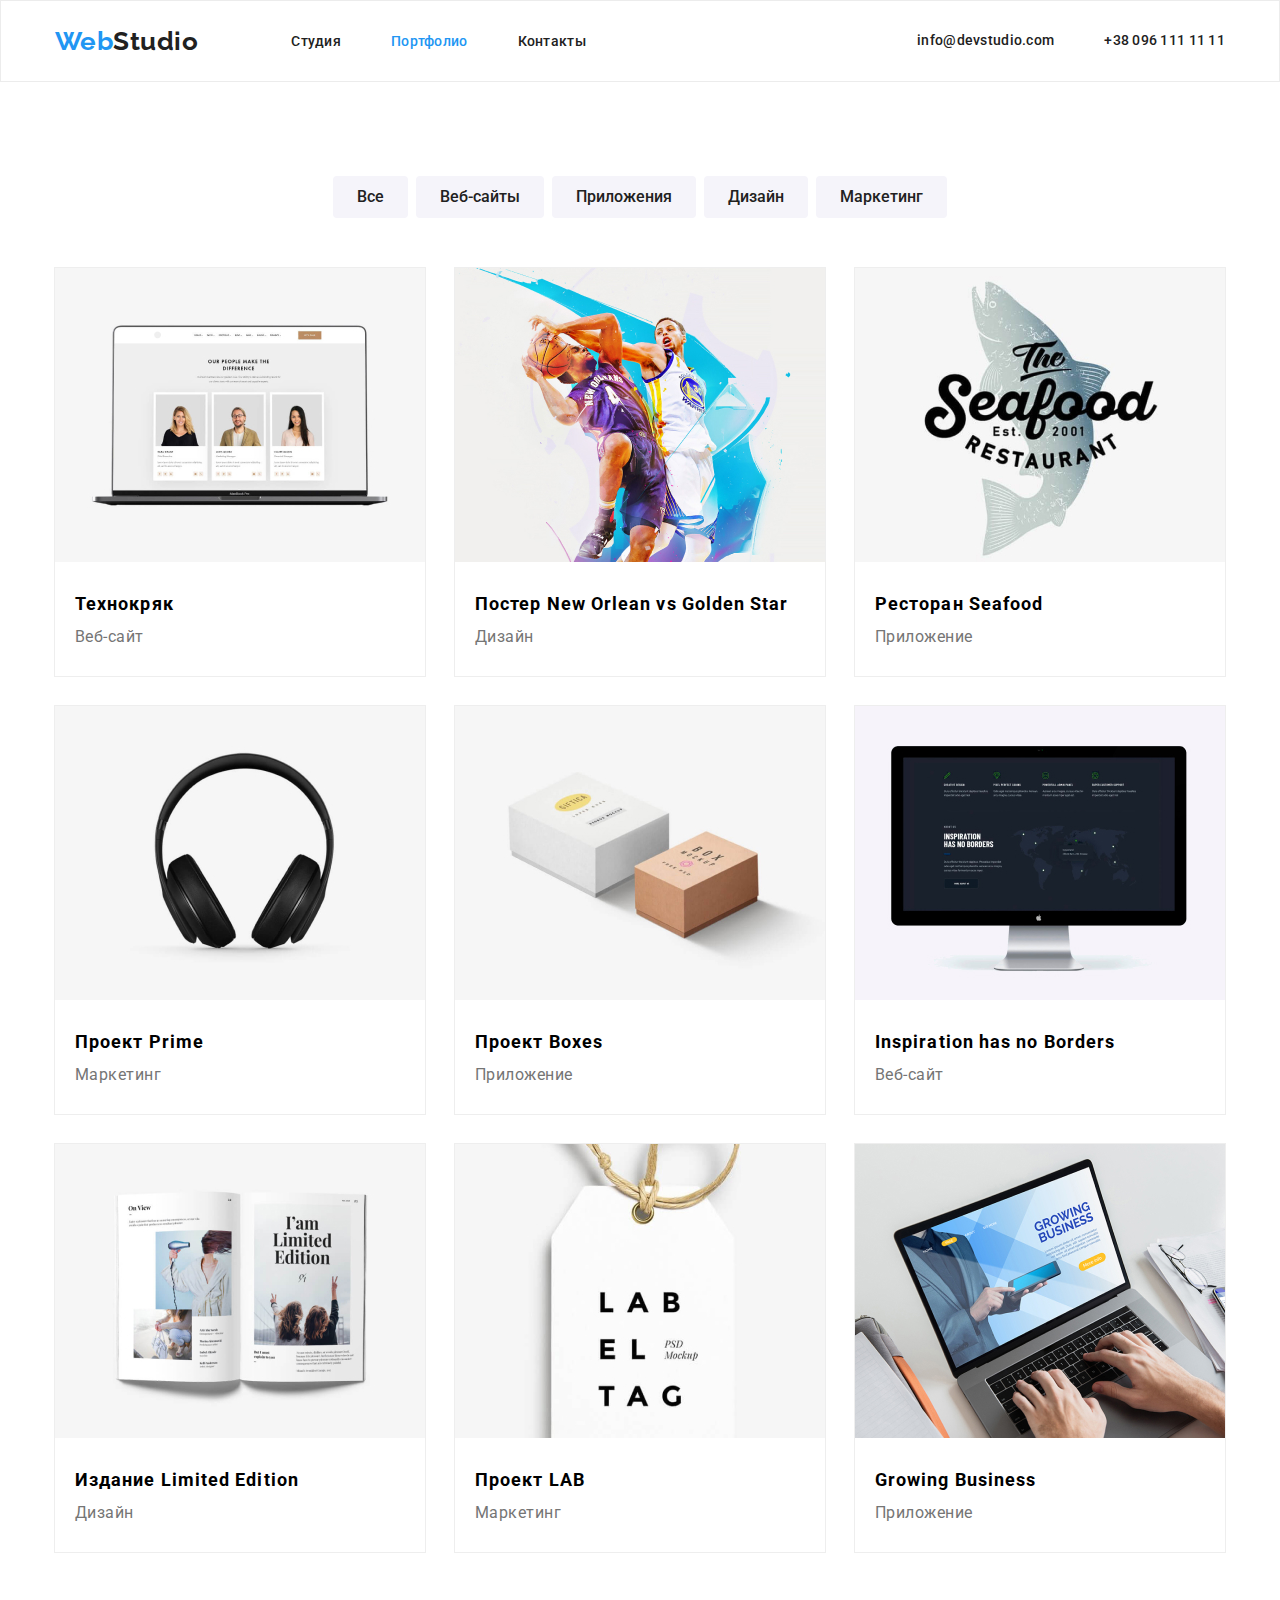
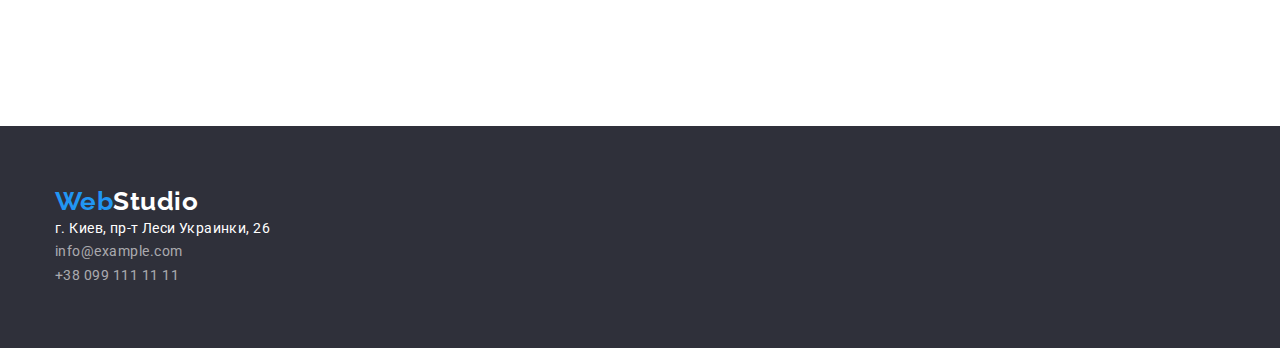
==== commit 6765cf67: "исправил ошибки по 3 дз" ====
--- a/portfolio.html
+++ b/portfolio.html
@@ -38,73 +38,105 @@
             <li class="menu-item"><button class="button secondary">Дизайн</button></li>
             <li class="menu-item"><button class="button secondary">Маркетинг</button></li>
           </ul>
-        </div>
-      </section>
-      <!--категории-->
-      <section class="categ-section">
-        <div class="container">
+          <!--категории-->
           <ul class="list categ-list">
             <li class="categ-item">
               <a href="" class="link">
-                <img src="./images/kateg1.jpg" alt="шаблон вебсайта" />
-                <h2 class="categ-title">Технокряк</h2>
-                <p class="categ-text">Веб-сайт</p>
+                <div class="image">
+                  <img src="./images/kateg1.jpg" alt="шаблон вебсайта" />
+                </div>
+                <div class="categ-review">
+                  <h2 class="categ-title">Технокряк</h2>
+                  <p class="categ-text">Веб-сайт</p>
+                </div>
               </a>
             </li>
             <li class="categ-item">
               <a href="" class="link">
+                <div class="image">
                 <img src="./images/kateg2.jpg" alt="Постер New Orlean vs Golden Star" />
-                <h2 class="categ-title">Постер New Orlean vs Golden Star</h2>
-                <p class="categ-text">Дизайн</p>
+                </div>
+                <div class="categ-review">
+                  <h2 class="categ-title">Постер New Orlean vs Golden Star</h2>
+                  <p class="categ-text">Дизайн</p>
+                </div>
               </a>
             </li>
             <li class="categ-item">
               <a href="" class="link">
-                <img src="./images/kateg3.jpg" alt="Ресторан Seafood" width: 370px>
-                <h2 class="categ-title">Ресторан Seafood</h2>
-                <p class="categ-text">Приложение</p>
+               <div class="image">
+                  <img src="./images/kateg3.jpg" alt="Ресторан Seafood" width: 370px>
+                </div>
+                <div class="categ-review">
+                  <h2 class="categ-title">Ресторан Seafood</h2>
+                  <p class="categ-text">Приложение</p>
+                </div>
               </a>
             </li>
             <li class="categ-item">
+              <a href="" class="link"></a>
+                <div class="image">
               <img src="./images/kateg4.jpg" alt="наушники" width: 370px>
-              <a href="" class="link">
+                </div>
+               <div class="categ-review">    
                 <h2 class="categ-title">Проект Prime</h2>
                 <p class="categ-text">Маркетинг</p>
+               </div>
+              </a>
+            </li>
+            <li class="categ-item">
+                <a href="" class="link">
+                  <div class="categ-image">
+                    <img src="./images/kateg5.jpg" alt="2 коробки" width: 370px>
+                  </div>
+                  <div class="categ-review">
+                    <h2 class="categ-title">Проект Boxes</h2>
+                    <p class="categ-text">Приложение</p>
+                  </div>
               </a>
             </li>
             <li class="categ-item">
               <a href="" class="link">
-                <img src="./images/kateg5.jpg" alt="2 коробки" width: 370px>
-                <h2 class="categ-title">Проект Boxes</h2>
-                <p class="categ-text">Приложение</p>
+                <div class="categ-image">
+                  <img src="./images/kateg6.jpg" alt="заставка на мониторе" width: 370px>
+                </div>
+                <div class="categ-review">
+                  <h2 class="categ-title">Inspiration has no Borders</h2>
+                  <p class="categ-text">Веб-сайт</p>
+                </div>
               </a>
             </li>
             <li class="categ-item">
               <a href="" class="link">
-                <img src="./images/kateg6.jpg" alt="заставка на мониторе" width: 370px>
-                <h2 class="categ-title">Inspiration has no Borders</h2>
-                <p class="categ-text">Веб-сайт</p>
+                <div class="categ-image">
+                  <img src="./images/kateg7.jpg" alt="открытая книжка" width: 370px>
+                </div>
+                <div class="categ-review">
+                  <h2 class="categ-title">Издание Limited Edition</h2>
+                  <p class="categ-text">Дизайн</p>
+                </div>
               </a>
             </li>
             <li class="categ-item">
               <a href="" class="link">
-                <img src="./images/kateg7.jpg" alt="открытая книжка" width: 370px>
-                <h2 class="categ-title">Издание Limited Edition</h2>
-                <p class="categ-text">Дизайн</p>
+                <div class="categ-image">
+                  <img src="./images/kateg8.jpg" alt="эмблема с ярлыком" width: 370px>
+                </div>
+                <div class="categ-review">
+                  <h2 class="categ-title">Проект LAB</h2>
+                  <p class="categ-text">Маркетинг</p>
+                </div>
               </a>
             </li>
             <li class="categ-item">
               <a href="" class="link">
-                <img src="./images/kateg8.jpg" alt="эмблема с ярлыком" width: 370px>
-                <h2 class="categ-title">Проект LAB</h2>
-                <p class="categ-text">Маркетинг</p>
-              </a>
-            </li>
-            <li class="categ-item">
-              <a href="" class="link">
-                <img src="./images/kateg9.jpg" alt="печатание на ноутбуке" width: 370px>
-                <h2 class="categ-title">Growing Business</h2>
-                <p class="categ-text">Приложение</p>
+                <div class="categ-image">
+                  <img src="./images/kateg9.jpg" alt="печатание на ноутбуке" width: 370px>
+                </div>
+                <div class="categ-review">
+                  <h2 class="categ-title">Growing Business</h2>
+                  <p class="categ-text">Приложение</p>
+                </div>
               </a>
             </li>
           </ul>
--- a/css/styless.css
+++ b/css/styless.css
@@ -56,7 +56,6 @@
   padding-bottom: 94px;
 }
 
-
 .link {
   text-decoration: none;
 }
@@ -210,7 +209,6 @@
 
 .example .example-item + .example-item {
   margin-left: 30px;
-  ca
 }
 
 /*team*/
@@ -312,10 +310,11 @@
 .menu {
   display: flex;
   justify-content: center;
+  margin-bottom: 50px;
 }
 
 .menu-item:not(:last-child) {
-  margin-left: 8px;
+  margin-right: 8px;
 }
 
 /*categ*/
@@ -328,9 +327,6 @@
   font-size: 16px;
   line-height: 1.87;
   color: #757575;
-  padding-left: 24px;
-  padding-bottom: 20px;
-  padding-right: 24px;
   margin: 0px;
 }
 
@@ -340,11 +336,11 @@
   line-height: 2;
   letter-spacing: 0.06em;
   color: black;
-  padding-left: 24px;
-  padding-top: 20px;
-  padding-bottom: 4px;
-  padding-right: 24px;
   margin: 0px;
+}
+
+.categ-review {
+  padding: 24px 20px;
 }
 
 /*
